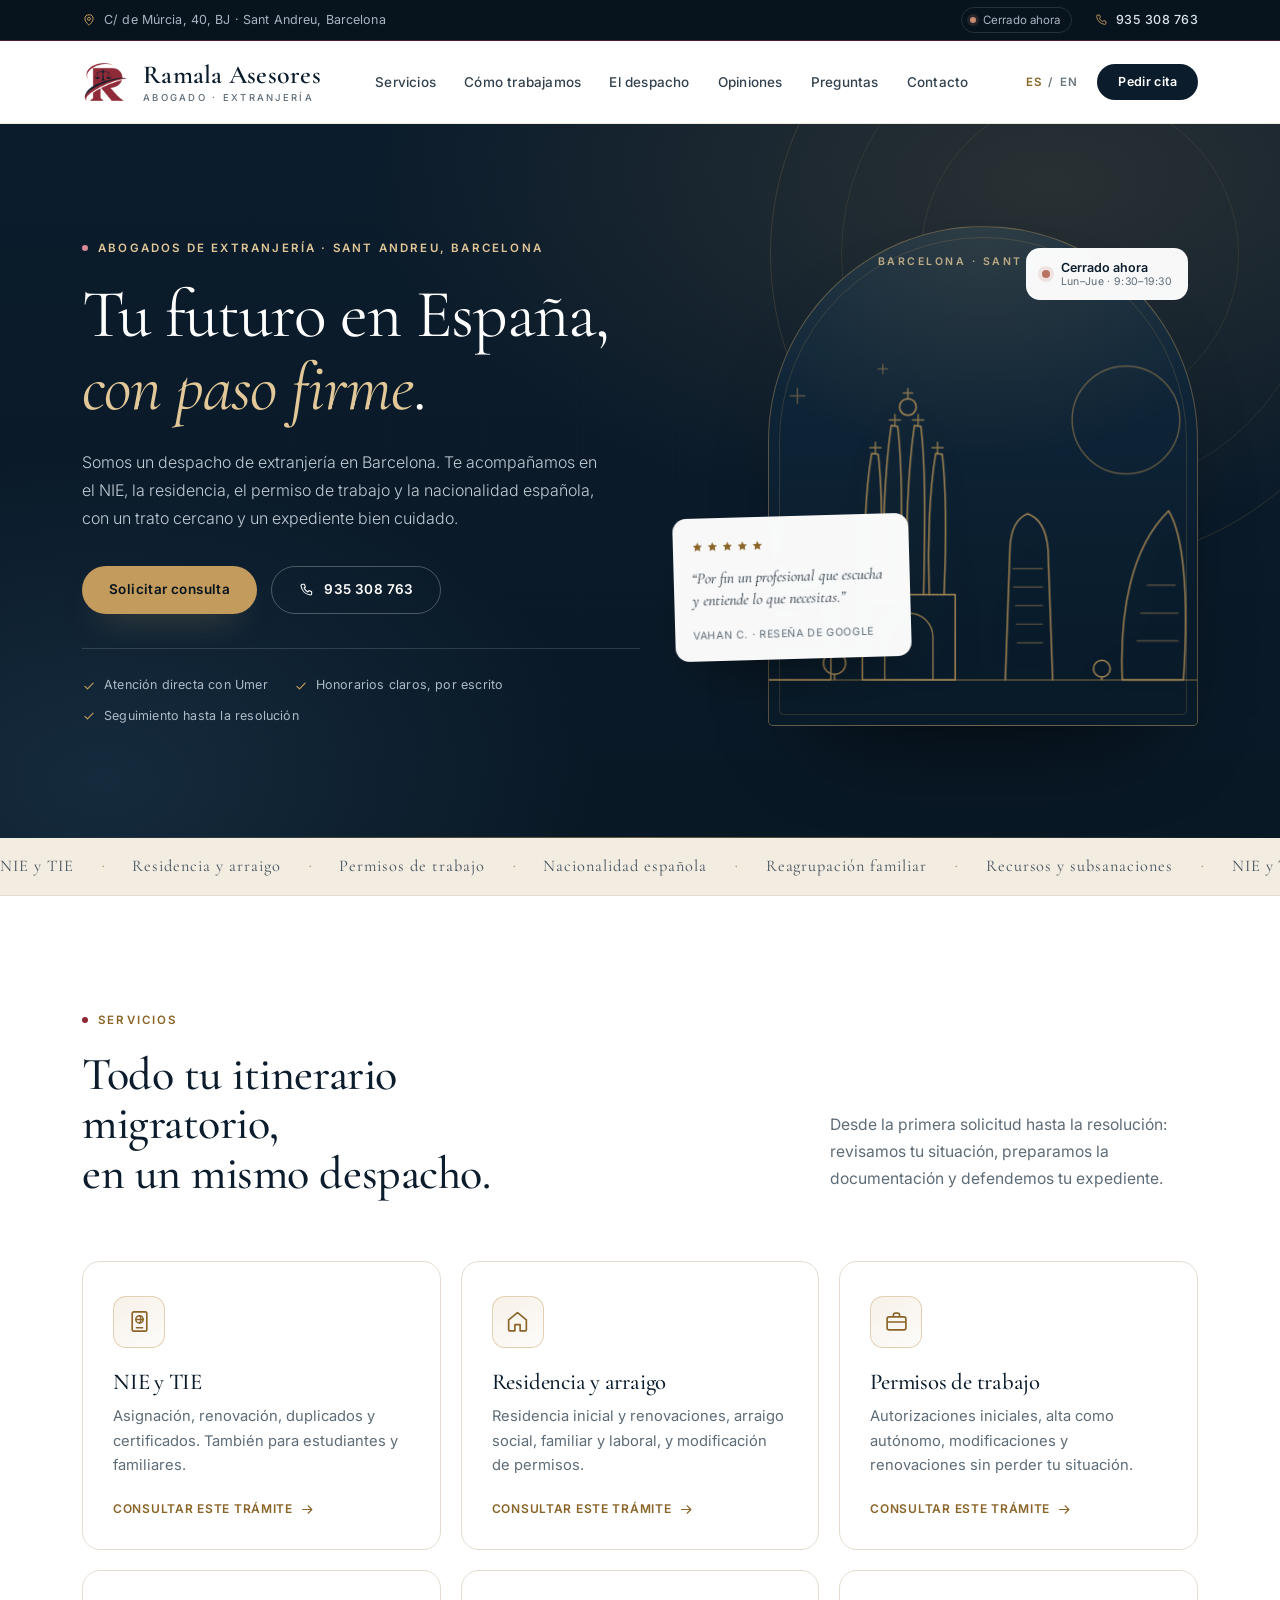
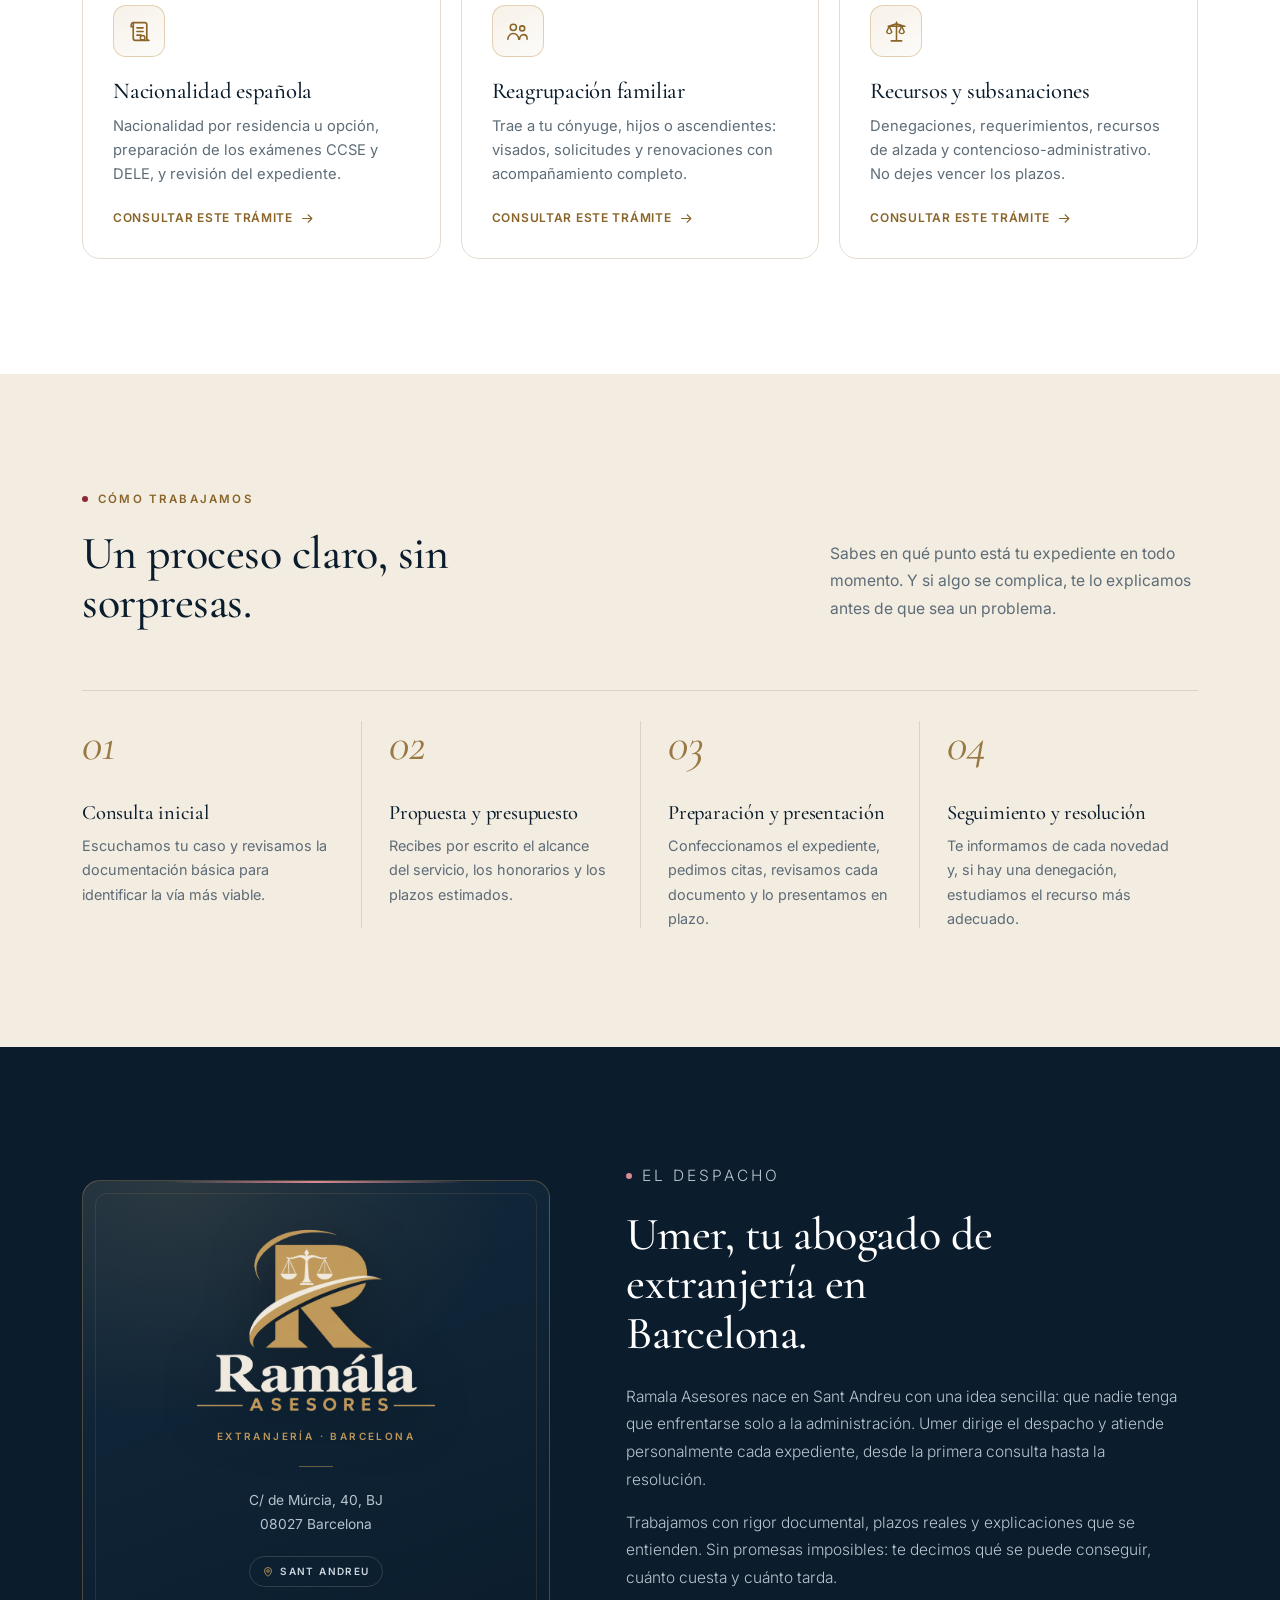
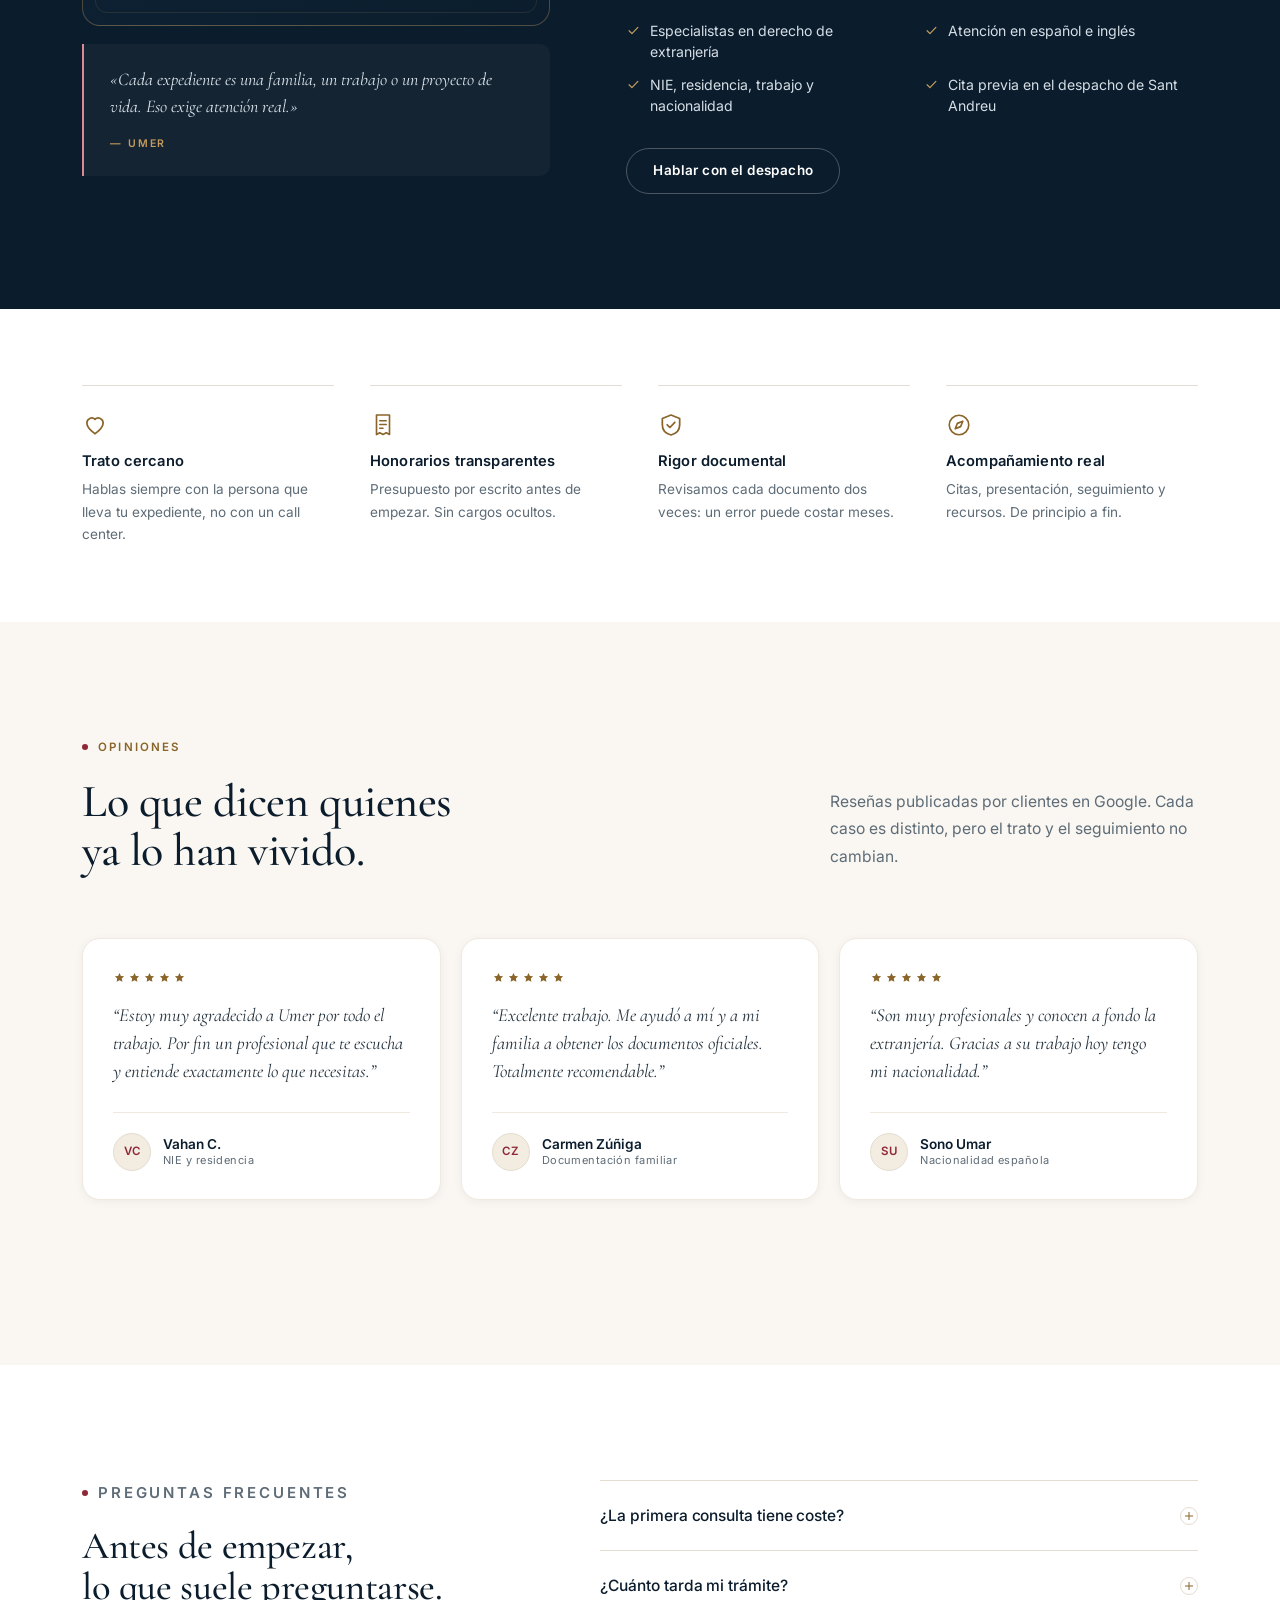
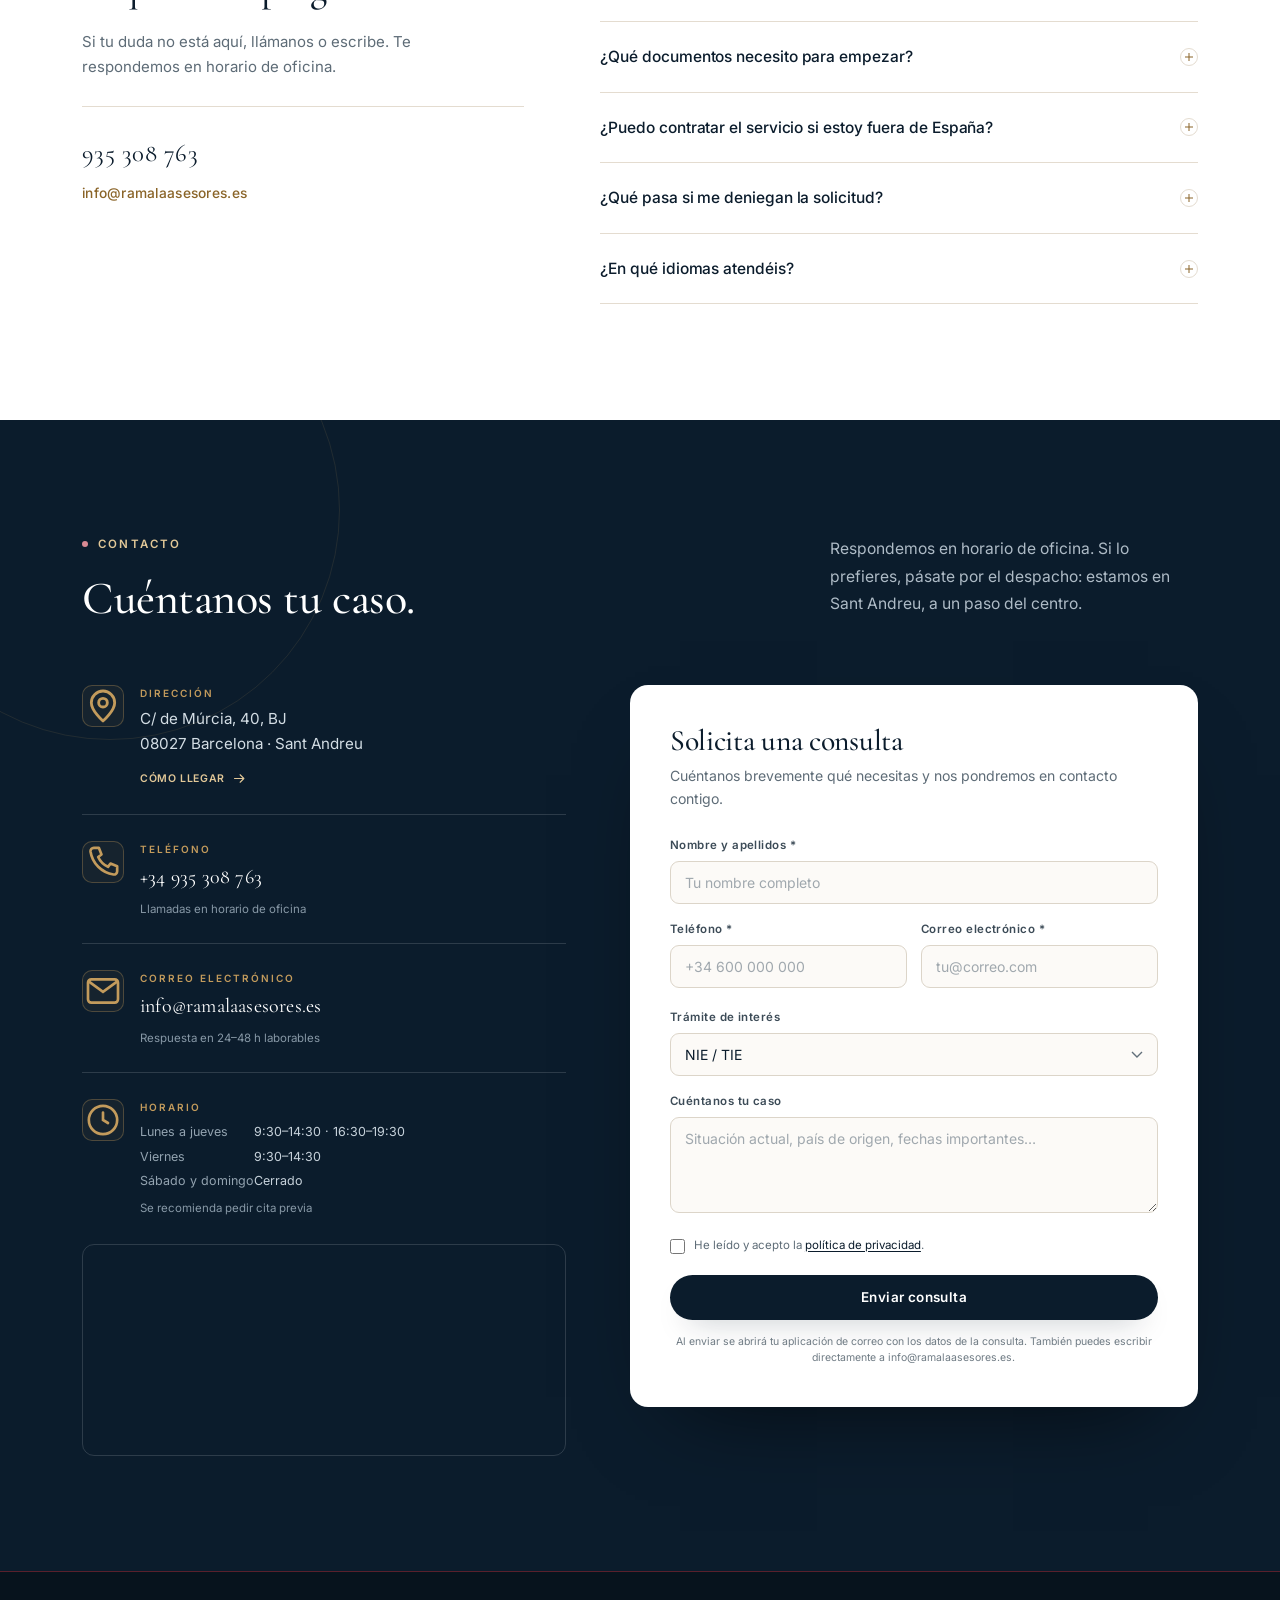
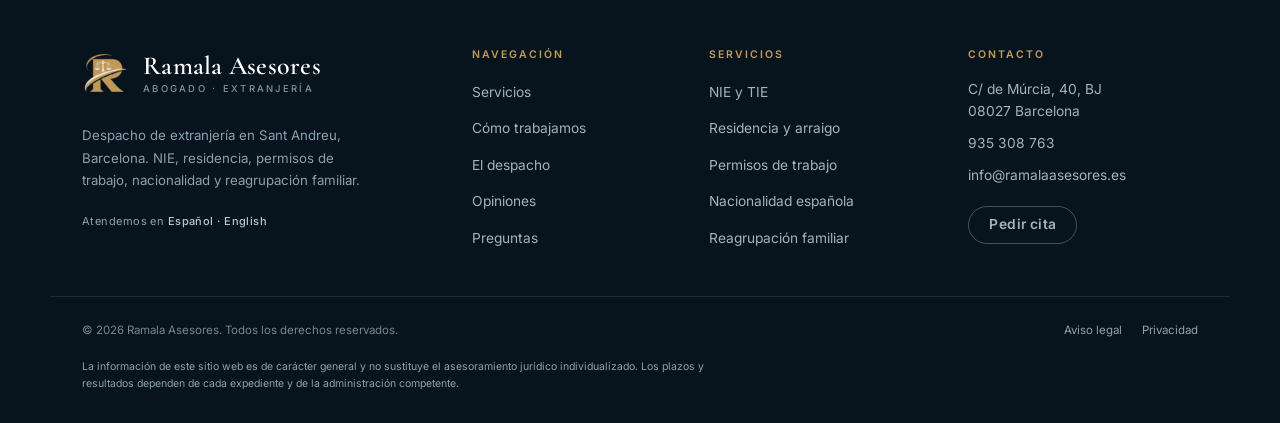
==== index.html @ 7fa8098a "Initial website" ====
<!DOCTYPE html>
<html lang="es">
<head>
<meta charset="UTF-8">
<meta name="viewport" content="width=device-width, initial-scale=1">
<title>Ramala Asesores | Abogados de extranjería en Barcelona</title>
<meta name="description" content="Despacho de abogados de extranjería en Sant Andreu, Barcelona. NIE, residencia, permisos de trabajo, nacionalidad española y reagrupación familiar. Atención directa con Umer.">
<link rel="canonical" href="https://ramalaasesores.es/">
<meta name="theme-color" content="#0B1C2C">
<meta property="og:title" content="Ramala Asesores | Abogados de extranjería en Barcelona">
<meta property="og:description" content="NIE, residencia, trabajo, nacionalidad y reagrupación familiar en Barcelona. Trato cercano, honorarios claros y seguimiento de tu expediente hasta la resolución.">
<meta property="og:type" content="website">
<meta property="og:url" content="https://ramalaasesores.es/">
<meta property="og:locale" content="es_ES">
<meta property="og:locale:alternate" content="en_GB">
<meta name="twitter:card" content="summary_large_image">
<meta property="og:image" content="https://ramalaasesores.es/assets/og-image.png">
<meta property="og:image:width" content="1200">
<meta property="og:image:height" content="630">
<meta property="og:image:alt" content="Ramala Asesores — abogados de extranjería en Barcelona">
<meta name="twitter:image" content="https://ramalaasesores.es/assets/og-image.png">
<link rel="icon" type="image/png" sizes="64x64" href="assets/favicon.png">
<link rel="apple-touch-icon" href="assets/apple-touch-icon.png">
<link rel="preconnect" href="https://fonts.googleapis.com">
<link rel="preconnect" href="https://fonts.gstatic.com" crossorigin>
<link href="https://fonts.googleapis.com/css2?family=Cormorant+Garamond:ital,wght@0,400;0,500;0,600;1,400;1,500&family=Inter:wght@300;400;500;600;700&display=swap" rel="stylesheet">
<link rel="stylesheet" href="styles.css">
<script type="application/ld+json">
{
  "@context": "https://schema.org",
  "@type": "LegalService",
  "name": "Ramala Asesores",
  "description": "Despacho de abogados de extranjería en Barcelona: NIE y TIE, residencia y arraigo, permisos de trabajo, nacionalidad española, reagrupación familiar y recursos.",
  "url": "https://ramalaasesores.es/",
  "logo": "https://ramalaasesores.es/assets/logo-full.png",
  "image": "https://ramalaasesores.es/assets/og-image.png",
  "telephone": "+34935308763",
  "email": "info@ramalaasesores.es",
  "priceRange": "€€",
  "areaServed": { "@type": "City", "name": "Barcelona" },
  "founder": { "@type": "Person", "name": "Umer" },
  "address": {
    "@type": "PostalAddress",
    "streetAddress": "Carrer de Múrcia, 40, BJ",
    "addressLocality": "Barcelona",
    "addressRegion": "Cataluña",
    "postalCode": "08027",
    "addressCountry": "ES"
  },
  "openingHoursSpecification": [
    { "@type": "OpeningHoursSpecification", "dayOfWeek": ["Monday","Tuesday","Wednesday","Thursday"], "opens": "09:30", "closes": "14:30" },
    { "@type": "OpeningHoursSpecification", "dayOfWeek": ["Monday","Tuesday","Wednesday","Thursday"], "opens": "16:30", "closes": "19:30" },
    { "@type": "OpeningHoursSpecification", "dayOfWeek": "Friday", "opens": "09:30", "closes": "14:30" }
  ]
}
</script>
</head>
<body>
<a class="skip-link" href="#main" data-i18n="a11y.skip">Saltar al contenido</a>

<!-- ================= TOP BAR ================= -->
<div class="topbar">
  <div class="container topbar-inner">
    <a class="topbar-item" href="https://maps.google.com/?q=Carrer+de+M%C3%BArcia,+40,+08027+Barcelona" target="_blank" rel="noopener">
      <svg class="ic" aria-hidden="true"><use href="#i-pin"></use></svg>
      <span>C/ de Múrcia, 40, BJ · Sant Andreu, Barcelona</span>
    </a>
    <div class="topbar-right">
      <span class="open-pill" id="openStatus">
        <span class="open-dot"></span><span id="openStatusText">Consultando horario…</span>
      </span>
      <a class="topbar-item topbar-phone" href="tel:+34935308763">
        <svg class="ic" aria-hidden="true"><use href="#i-phone"></use></svg>
        <span>935 308 763</span>
      </a>
    </div>
  </div>
</div>

<!-- ================= HEADER ================= -->
<header class="site-header" id="siteHeader">
  <div class="container header-inner">
    <a class="brand" href="#inicio">
      <img class="brand-mark" src="assets/logo-mark.png" alt="" width="52" height="52">
      <span class="brand-text">
        <span class="brand-name">Ramala Asesores</span>
        <span class="brand-sub" data-i18n="brand.sub">Abogado · Extranjería</span>
      </span>
    </a>

    <nav class="nav" id="nav" aria-label="Principal" data-i18n-aria="a11y.nav">
      <ul class="nav-list">
        <li><a href="#servicios" data-i18n="nav.services">Servicios</a></li>
        <li><a href="#proceso" data-i18n="nav.process">Cómo trabajamos</a></li>
        <li><a href="#despacho" data-i18n="nav.firm">El despacho</a></li>
        <li><a href="#opiniones" data-i18n="nav.reviews">Opiniones</a></li>
        <li><a href="#faq" data-i18n="nav.faq">Preguntas</a></li>
        <li><a href="#contacto" data-i18n="nav.contact">Contacto</a></li>
      </ul>
      <div class="nav-drawer-foot">
        <a class="btn btn-primary" href="#contacto" data-i18n="cta.book">Pedir cita</a>
        <a class="nav-drawer-phone" href="tel:+34935308763">935 308 763</a>
      </div>
    </nav>

    <div class="header-actions">
      <div class="lang-switch" role="group" aria-label="Idioma / Language">
        <button type="button" data-lang="es" class="is-active" aria-pressed="true">ES</button>
        <span aria-hidden="true">/</span>
        <button type="button" data-lang="en" aria-pressed="false">EN</button>
      </div>
      <a class="btn btn-primary btn-sm header-cta" href="#contacto" data-i18n="cta.book">Pedir cita</a>
      <button class="nav-toggle" type="button" aria-expanded="false" aria-controls="nav" aria-label="Abrir menú" data-i18n-aria="a11y.menu">
        <span></span><span></span><span></span>
      </button>
    </div>
  </div>
</header>
<div class="nav-backdrop" hidden></div>

<main id="main">
  <!-- ================= HERO ================= -->
  <section class="hero" id="inicio">
    <div class="hero-glow" aria-hidden="true"></div>
    <div class="container hero-grid">
      <div class="hero-copy">
        <p class="eyebrow eyebrow-light">
          <span class="dot"></span>
          <span data-i18n="hero.eyebrow">Abogados de extranjería · Sant Andreu, Barcelona</span>
        </p>
        <h1 data-i18n="hero.title">Tu futuro en España, <em>con paso firme</em>.</h1>
        <p class="lede" data-i18n="hero.lede">Somos un despacho de extranjería en Barcelona. Te acompañamos en el NIE, la residencia, el permiso de trabajo y la nacionalidad española, con un trato cercano y un expediente bien cuidado.</p>
        <div class="hero-cta">
          <a class="btn btn-gold" href="#contacto" data-i18n="hero.cta1">Solicitar consulta</a>
          <a class="btn btn-outline-light" href="tel:+34935308763">
            <svg class="ic" aria-hidden="true"><use href="#i-phone"></use></svg>
            <span>935 308 763</span>
          </a>
        </div>
        <ul class="hero-points">
          <li><svg class="ic" aria-hidden="true"><use href="#i-check"></use></svg><span data-i18n="hero.point1">Atención directa con Umer</span></li>
          <li><svg class="ic" aria-hidden="true"><use href="#i-check"></use></svg><span data-i18n="hero.point2">Honorarios claros, por escrito</span></li>
          <li><svg class="ic" aria-hidden="true"><use href="#i-check"></use></svg><span data-i18n="hero.point3">Seguimiento hasta la resolución</span></li>
        </ul>
      </div>

      <div class="hero-visual">
        <div class="arch-frame">
          <div class="arch-sky" aria-hidden="true">
            <svg viewBox="0 0 640 440" preserveAspectRatio="xMidYMax slice" role="img" aria-label="Ilustración de Barcelona">
              <g class="skyline" fill="none" stroke="currentColor" stroke-width="1.6" stroke-linecap="round" stroke-linejoin="round">
                <circle cx="474" cy="112" r="58" opacity=".55"/>
                <path d="M120 78v16M112 86h16M560 62v12M554 68h12M212 52v10M207 57h10M596 148v10M591 153h10" opacity=".5"/>
                <path d="M18 392h604" opacity=".5"/>
                <!-- low blocks -->
                <rect x="30" y="302" width="52" height="90"/>
                <rect x="88" y="282" width="68" height="110"/>
                <path d="M100 302h44M100 322h44M100 342h30M100 362h44" opacity=".45"/>
                <!-- Sagrada Familia -->
                <rect x="190" y="300" width="100" height="92"/>
                <path d="M214 392v-46a26 26 0 0 1 52 0v46" opacity=".8"/>
                <path d="M193 300c-2-52 0-112 7-152l7 1c5 42 4 103 2 151"/>
                <path d="M213 300c-2-62 1-134 8-182l7 1c6 50 4 122 3 181"/>
                <path d="M238 300c-2-62 1-134 8-182l7 1c6 50 4 122 3 181"/>
                <path d="M262 300c-2-52 0-112 7-152l7 1c5 42 4 103 2 151"/>
                <path d="M204 136v12M198 142h12M225 106v12M219 112h12M250 106v12M244 112h12M271 136v12M265 142h12" opacity=".8"/>
                <circle cx="239" cy="98" r="9"/>
                <path d="M239 89V78M234 83h10" opacity=".8"/>
                <!-- Torre Glories -->
                <path d="M344 392l5-142c1-24 9-33 19-37 12 4 20 16 22 38l5 141"/>
                <path d="M352 272h32M353 292h31M355 312h29M356 332h28M357 352h27" opacity=".45"/>
                <!-- W hotel -->
                <path d="M470 392c-3-72 9-142 50-182 16 26 22 90 16 182Z"/>
                <path d="M486 350h44M490 320h40M497 290h30" opacity=".45"/>
                <!-- Columbus column -->
                <path d="M566 392V232"/>
                <circle cx="566" cy="221" r="8"/>
                <path d="M552 392h28M558 382h16"/>
                <path d="M566 213v-8" opacity=".7"/>
                <!-- trees -->
                <circle cx="160" cy="374" r="12"/>
                <path d="M160 386v6"/>
                <circle cx="448" cy="380" r="9"/>
                <path d="M448 389v3"/>
              </g>
            </svg>
          </div>
          <span class="arch-label">Barcelona · Sant Andreu</span>
        </div>

        <div class="float-card review-float">
          <div class="stars" role="img" aria-label="5 de 5 estrellas">
            <svg class="star" aria-hidden="true"><use href="#i-star"></use></svg>
            <svg class="star" aria-hidden="true"><use href="#i-star"></use></svg>
            <svg class="star" aria-hidden="true"><use href="#i-star"></use></svg>
            <svg class="star" aria-hidden="true"><use href="#i-star"></use></svg>
            <svg class="star" aria-hidden="true"><use href="#i-star"></use></svg>
          </div>
          <p>“Por fin un profesional que escucha y entiende lo que necesitas.”</p>
          <span>Vahan C. · <span data-i18n="hero.reviewSource">Reseña de Google</span></span>
        </div>

        <div class="float-card status-float">
          <span class="status-dot" id="heroStatusDot"></span>
          <div>
            <strong id="heroStatusText">Abierto ahora</strong>
            <span data-i18n="hero.hoursShort">Lun–Jue · 9:30–19:30</span>
          </div>
        </div>
      </div>
    </div>
    <div class="hero-rule" aria-hidden="true"></div>
  </section>

  <!-- ================= SERVICE STRIP ================= -->
  <div class="strip" aria-hidden="true">
    <div class="strip-track">
      <span>NIE y TIE</span><span class="sep">◆</span>
      <span data-i18n="strip.residence">Residencia y arraigo</span><span class="sep">◆</span>
      <span data-i18n="strip.work">Permisos de trabajo</span><span class="sep">◆</span>
      <span data-i18n="strip.nationality">Nacionalidad española</span><span class="sep">◆</span>
      <span data-i18n="strip.family">Reagrupación familiar</span><span class="sep">◆</span>
      <span data-i18n="strip.appeals">Recursos y subsanaciones</span><span class="sep">◆</span>
      <span>NIE y TIE</span><span class="sep">◆</span>
      <span data-i18n="strip.residence">Residencia y arraigo</span><span class="sep">◆</span>
      <span data-i18n="strip.work">Permisos de trabajo</span><span class="sep">◆</span>
      <span data-i18n="strip.nationality">Nacionalidad española</span><span class="sep">◆</span>
      <span data-i18n="strip.family">Reagrupación familiar</span><span class="sep">◆</span>
      <span data-i18n="strip.appeals">Recursos y subsanaciones</span><span class="sep">◆</span>
    </div>
  </div>

  <!-- ================= SERVICES ================= -->
  <section class="section" id="servicios">
    <div class="container">
      <div class="section-head reveal">
        <div>
          <p class="eyebrow"><span class="dot"></span><span data-i18n="services.eyebrow">Servicios</span></p>
          <h2 data-i18n="services.title">Todo tu itinerario migratorio,<br>en un mismo despacho.</h2>
        </div>
        <p class="section-lede" data-i18n="services.lede">Desde la primera solicitud hasta la resolución: revisamos tu situación, preparamos la documentación y defendemos tu expediente.</p>
      </div>

      <div class="service-grid">
        <article class="service-card reveal">
          <span class="service-icon"><svg aria-hidden="true"><use href="#i-passport"></use></svg></span>
          <h3 data-i18n="svc1.title">NIE y TIE</h3>
          <p data-i18n="svc1.text">Asignación, renovación, duplicados y certificados. También para estudiantes y familiares.</p>
          <a class="text-link" href="#contacto"><span data-i18n="services.link">Consultar este trámite</span><svg class="ic" aria-hidden="true"><use href="#i-arrow"></use></svg></a>
        </article>
        <article class="service-card reveal">
          <span class="service-icon"><svg aria-hidden="true"><use href="#i-home"></use></svg></span>
          <h3 data-i18n="svc2.title">Residencia y arraigo</h3>
          <p data-i18n="svc2.text">Residencia inicial y renovaciones, arraigo social, familiar y laboral, y modificación de permisos.</p>
          <a class="text-link" href="#contacto"><span data-i18n="services.link">Consultar este trámite</span><svg class="ic" aria-hidden="true"><use href="#i-arrow"></use></svg></a>
        </article>
        <article class="service-card reveal">
          <span class="service-icon"><svg aria-hidden="true"><use href="#i-briefcase"></use></svg></span>
          <h3 data-i18n="svc3.title">Permisos de trabajo</h3>
          <p data-i18n="svc3.text">Autorizaciones iniciales, alta como autónomo, modificaciones y renovaciones sin perder tu situación.</p>
          <a class="text-link" href="#contacto"><span data-i18n="services.link">Consultar este trámite</span><svg class="ic" aria-hidden="true"><use href="#i-arrow"></use></svg></a>
        </article>
        <article class="service-card reveal">
          <span class="service-icon"><svg aria-hidden="true"><use href="#i-scroll"></use></svg></span>
          <h3 data-i18n="svc4.title">Nacionalidad española</h3>
          <p data-i18n="svc4.text">Nacionalidad por residencia u opción, preparación de los exámenes CCSE y DELE, y revisión del expediente.</p>
          <a class="text-link" href="#contacto"><span data-i18n="services.link">Consultar este trámite</span><svg class="ic" aria-hidden="true"><use href="#i-arrow"></use></svg></a>
        </article>
        <article class="service-card reveal">
          <span class="service-icon"><svg aria-hidden="true"><use href="#i-family"></use></svg></span>
          <h3 data-i18n="svc5.title">Reagrupación familiar</h3>
          <p data-i18n="svc5.text">Trae a tu cónyuge, hijos o ascendientes: visados, solicitudes y renovaciones con acompañamiento completo.</p>
          <a class="text-link" href="#contacto"><span data-i18n="services.link">Consultar este trámite</span><svg class="ic" aria-hidden="true"><use href="#i-arrow"></use></svg></a>
        </article>
        <article class="service-card reveal">
          <span class="service-icon"><svg aria-hidden="true"><use href="#i-scales"></use></svg></span>
          <h3 data-i18n="svc6.title">Recursos y subsanaciones</h3>
          <p data-i18n="svc6.text">Denegaciones, requerimientos, recursos de alzada y contencioso-administrativo. No dejes vencer los plazos.</p>
          <a class="text-link" href="#contacto"><span data-i18n="services.link">Consultar este trámite</span><svg class="ic" aria-hidden="true"><use href="#i-arrow"></use></svg></a>
        </article>
      </div>
    </div>
  </section>

  <!-- ================= PROCESS ================= -->
  <section class="section section-sand" id="proceso">
    <div class="container">
      <div class="section-head reveal">
        <div>
          <p class="eyebrow"><span class="dot"></span><span data-i18n="process.eyebrow">Cómo trabajamos</span></p>
          <h2 data-i18n="process.title">Un proceso claro, sin sorpresas.</h2>
        </div>
        <p class="section-lede" data-i18n="process.lede">Sabes en qué punto está tu expediente en todo momento. Y si algo se complica, te lo explicamos antes de que sea un problema.</p>
      </div>

      <ol class="steps">
        <li class="step reveal">
          <span class="step-num">01</span>
          <h3 data-i18n="step1.title">Consulta inicial</h3>
          <p data-i18n="step1.text">Escuchamos tu caso y revisamos la documentación básica para identificar la vía más viable.</p>
        </li>
        <li class="step reveal">
          <span class="step-num">02</span>
          <h3 data-i18n="step2.title">Propuesta y presupuesto</h3>
          <p data-i18n="step2.text">Recibes por escrito el alcance del servicio, los honorarios y los plazos estimados.</p>
        </li>
        <li class="step reveal">
          <span class="step-num">03</span>
          <h3 data-i18n="step3.title">Preparación y presentación</h3>
          <p data-i18n="step3.text">Confeccionamos el expediente, pedimos citas, revisamos cada documento y lo presentamos en plazo.</p>
        </li>
        <li class="step reveal">
          <span class="step-num">04</span>
          <h3 data-i18n="step4.title">Seguimiento y resolución</h3>
          <p data-i18n="step4.text">Te informamos de cada novedad y, si hay una denegación, estudiamos el recurso más adecuado.</p>
        </li>
      </ol>
    </div>
  </section>

  <!-- ================= ABOUT ================= -->
  <section class="section section-ink" id="despacho">
    <div class="container about-grid">
      <div class="about-visual reveal">
        <div class="about-card">
          <img class="about-logo" src="assets/logo-full-light.png" alt="Ramala Asesores" width="1301" height="968">
          <p class="about-card-role" data-i18n="about.cardRole">Extranjería · Barcelona</p>
          <div class="about-card-rule"></div>
          <p class="about-card-addr">C/ de Múrcia, 40, BJ<br>08027 Barcelona</p>
          <span class="about-card-badge">
            <svg class="ic" aria-hidden="true"><use href="#i-pin"></use></svg>
            <span data-i18n="about.badge">Sant Andreu</span>
          </span>
        </div>
        <div class="about-quote">
          <p data-i18n="about.quote">«Cada expediente es una familia, un trabajo o un proyecto de vida. Eso exige atención real.»</p>
          <span>— Umer</span>
        </div>
      </div>

      <div class="about-copy">
        <p class="eyebrow eyebrow-light reveal"><span class="dot"></span><span data-i18n="about.eyebrow">El despacho</span></p>
        <h2 class="reveal" data-i18n="about.title">Umer, tu abogado de extranjería en Barcelona.</h2>
        <p class="reveal" data-i18n="about.p1">Ramala Asesores nace en Sant Andreu con una idea sencilla: que nadie tenga que enfrentarse solo a la administración. Umer dirige el despacho y atiende personalmente cada expediente, desde la primera consulta hasta la resolución.</p>
        <p class="reveal" data-i18n="about.p2">Trabajamos con rigor documental, plazos reales y explicaciones que se entienden. Sin promesas imposibles: te decimos qué se puede conseguir, cuánto cuesta y cuánto tarda.</p>
        <ul class="about-list reveal">
          <li><svg class="ic" aria-hidden="true"><use href="#i-check"></use></svg><span data-i18n="about.f1">Especialistas en derecho de extranjería</span></li>
          <li><svg class="ic" aria-hidden="true"><use href="#i-check"></use></svg><span data-i18n="about.f2">Atención en español e inglés</span></li>
          <li><svg class="ic" aria-hidden="true"><use href="#i-check"></use></svg><span data-i18n="about.f3">NIE, residencia, trabajo y nacionalidad</span></li>
          <li><svg class="ic" aria-hidden="true"><use href="#i-check"></use></svg><span data-i18n="about.f4">Cita previa en el despacho de Sant Andreu</span></li>
        </ul>
        <a class="btn btn-outline-light reveal" href="#contacto" data-i18n="about.cta">Hablar con el despacho</a>
      </div>
    </div>
  </section>

  <!-- ================= VALUES ================= -->
  <section class="section values-section">
    <div class="container">
      <div class="values-grid">
        <div class="value reveal">
          <span class="value-icon"><svg aria-hidden="true"><use href="#i-heart"></use></svg></span>
          <h3 data-i18n="value1.title">Trato cercano</h3>
          <p data-i18n="value1.text">Hablas siempre con la persona que lleva tu expediente, no con un call center.</p>
        </div>
        <div class="value reveal">
          <span class="value-icon"><svg aria-hidden="true"><use href="#i-receipt"></use></svg></span>
          <h3 data-i18n="value2.title">Honorarios transparentes</h3>
          <p data-i18n="value2.text">Presupuesto por escrito antes de empezar. Sin cargos ocultos.</p>
        </div>
        <div class="value reveal">
          <span class="value-icon"><svg aria-hidden="true"><use href="#i-shield"></use></svg></span>
          <h3 data-i18n="value3.title">Rigor documental</h3>
          <p data-i18n="value3.text">Revisamos cada documento dos veces: un error puede costar meses.</p>
        </div>
        <div class="value reveal">
          <span class="value-icon"><svg aria-hidden="true"><use href="#i-compass"></use></svg></span>
          <h3 data-i18n="value4.title">Acompañamiento real</h3>
          <p data-i18n="value4.text">Citas, presentación, seguimiento y recursos. De principio a fin.</p>
        </div>
      </div>
    </div>
  </section>

  <!-- ================= REVIEWS ================= -->
  <section class="section section-cream" id="opiniones">
    <div class="container">
      <div class="section-head reveal">
        <div>
          <p class="eyebrow"><span class="dot"></span><span data-i18n="reviews.eyebrow">Opiniones</span></p>
          <h2 data-i18n="reviews.title">Lo que dicen quienes<br>ya lo han vivido.</h2>
        </div>
        <p class="section-lede" data-i18n="reviews.lede">Reseñas publicadas por clientes en Google. Cada caso es distinto, pero el trato y el seguimiento no cambian.</p>
      </div>

      <div class="review-grid">
        <figure class="review reveal">
          <div class="stars" role="img" aria-label="5 de 5 estrellas">
            <svg class="star" aria-hidden="true"><use href="#i-star"></use></svg><svg class="star" aria-hidden="true"><use href="#i-star"></use></svg><svg class="star" aria-hidden="true"><use href="#i-star"></use></svg><svg class="star" aria-hidden="true"><use href="#i-star"></use></svg><svg class="star" aria-hidden="true"><use href="#i-star"></use></svg>
          </div>
          <blockquote data-i18n="review1.text">“Estoy muy agradecido a Umer por todo el trabajo. Por fin un profesional que te escucha y entiende exactamente lo que necesitas.”</blockquote>
          <figcaption>
            <span class="avatar" aria-hidden="true">VC</span>
            <span><strong>Vahan C.</strong><small data-i18n="review1.tag">NIE y residencia</small></span>
          </figcaption>
        </figure>
        <figure class="review reveal">
          <div class="stars" role="img" aria-label="5 de 5 estrellas">
            <svg class="star" aria-hidden="true"><use href="#i-star"></use></svg><svg class="star" aria-hidden="true"><use href="#i-star"></use></svg><svg class="star" aria-hidden="true"><use href="#i-star"></use></svg><svg class="star" aria-hidden="true"><use href="#i-star"></use></svg><svg class="star" aria-hidden="true"><use href="#i-star"></use></svg>
          </div>
          <blockquote data-i18n="review2.text">“Excelente trabajo. Me ayudó a mí y a mi familia a obtener los documentos oficiales. Totalmente recomendable.”</blockquote>
          <figcaption>
            <span class="avatar" aria-hidden="true">CZ</span>
            <span><strong>Carmen Zúñiga</strong><small data-i18n="review2.tag">Documentación familiar</small></span>
          </figcaption>
        </figure>
        <figure class="review reveal">
          <div class="stars" role="img" aria-label="5 de 5 estrellas">
            <svg class="star" aria-hidden="true"><use href="#i-star"></use></svg><svg class="star" aria-hidden="true"><use href="#i-star"></use></svg><svg class="star" aria-hidden="true"><use href="#i-star"></use></svg><svg class="star" aria-hidden="true"><use href="#i-star"></use></svg><svg class="star" aria-hidden="true"><use href="#i-star"></use></svg>
          </div>
          <blockquote data-i18n="review3.text">“Son muy profesionales y conocen a fondo la extranjería. Gracias a su trabajo hoy tengo mi nacionalidad.”</blockquote>
          <figcaption>
            <span class="avatar" aria-hidden="true">SU</span>
            <span><strong>Sono Umar</strong><small data-i18n="review3.tag">Nacionalidad española</small></span>
          </figcaption>
        </figure>
      </div>

      <div class="reviews-foot reveal">
        <a class="text-link text-link-dark" href="https://www.google.com/search?q=Ram%C3%A1la+Asesores+Barcelona+rese%C3%B1as" target="_blank" rel="noopener">
          <span data-i18n="reviews.link">Ver reseñas en Google</span>
          <svg class="ic" aria-hidden="true"><use href="#i-arrow"></use></svg>
        </a>
      </div>
    </div>
  </section>

  <!-- ================= FAQ ================= -->
  <section class="section" id="faq">
    <div class="container faq-grid">
      <div class="faq-intro">
        <p class="eyebrow reveal"><span class="dot"></span><span data-i18n="faq.eyebrow">Preguntas frecuentes</span></p>
        <h2 class="reveal" data-i18n="faq.title">Antes de empezar,<br>lo que suele preguntarse.</h2>
        <p class="reveal" data-i18n="faq.lede">Si tu duda no está aquí, llámanos o escribe. Te respondemos en horario de oficina.</p>
        <div class="faq-contact reveal">
          <a class="faq-phone" href="tel:+34935308763">935 308 763</a>
          <a class="text-link" href="mailto:info@ramalaasesores.es">info@ramalaasesores.es</a>
        </div>
      </div>

      <div class="faq-list">
        <details class="faq reveal">
          <summary><span data-i18n="faq1.q">¿La primera consulta tiene coste?</span><span class="faq-plus" aria-hidden="true"></span></summary>
          <div class="faq-a"><p data-i18n="faq1.a">La primera valoración sirve para orientar tu caso. Antes de iniciar cualquier trámite recibirás un presupuesto por escrito con el alcance del servicio y los honorarios. Si finalmente no seguimos, no habrá sorpresas.</p></div>
        </details>
        <details class="faq reveal">
          <summary><span data-i18n="faq2.q">¿Cuánto tarda mi trámite?</span><span class="faq-plus" aria-hidden="true"></span></summary>
          <div class="faq-a"><p data-i18n="faq2.a">Depende del tipo de expediente y de la carga de la administración. En la consulta te damos un plazo orientativo y lo revisamos contigo si hay cambios.</p></div>
        </details>
        <details class="faq reveal">
          <summary><span data-i18n="faq3.q">¿Qué documentos necesito para empezar?</span><span class="faq-plus" aria-hidden="true"></span></summary>
          <div class="faq-a"><p data-i18n="faq3.a">Pasaporte completo, documentación que acredite tu situación actual y cualquier resolución o requerimiento que hayas recibido. En la cita te entregamos una lista personalizada.</p></div>
        </details>
        <details class="faq reveal">
          <summary><span data-i18n="faq4.q">¿Puedo contratar el servicio si estoy fuera de España?</span><span class="faq-plus" aria-hidden="true"></span></summary>
          <div class="faq-a"><p data-i18n="faq4.a">Sí. Muchos trámites pueden prepararse a distancia y presentarse cuando llegues. Estudiamos tu caso y coordinamos los pasos contigo.</p></div>
        </details>
        <details class="faq reveal">
          <summary><span data-i18n="faq5.q">¿Qué pasa si me deniegan la solicitud?</span><span class="faq-plus" aria-hidden="true"></span></summary>
          <div class="faq-a"><p data-i18n="faq5.a">Analizamos la resolución, los plazos y las opciones de recurso. Actuar a tiempo es clave: consúltanos en cuanto recibas la notificación.</p></div>
        </details>
        <details class="faq reveal">
          <summary><span data-i18n="faq6.q">¿En qué idiomas atendéis?</span><span class="faq-plus" aria-hidden="true"></span></summary>
          <div class="faq-a"><p data-i18n="faq6.a">Atendemos en español e inglés. Si necesitas otro idioma, dínoslo al pedir cita y buscamos la forma de ayudarte.</p></div>
        </details>
      </div>
    </div>
  </section>

  <!-- ================= CONTACT ================= -->
  <section class="section section-ink contact" id="contacto">
    <div class="container">
      <div class="section-head reveal">
        <div>
          <p class="eyebrow eyebrow-light"><span class="dot"></span><span data-i18n="contact.eyebrow">Contacto</span></p>
          <h2 data-i18n="contact.title">Cuéntanos tu caso.</h2>
        </div>
        <p class="section-lede" data-i18n="contact.lede">Respondemos en horario de oficina. Si lo prefieres, pásate por el despacho: estamos en Sant Andreu, a un paso del centro.</p>
      </div>

      <div class="contact-grid">
        <div class="contact-info reveal">
          <ul class="contact-list">
            <li>
              <span class="contact-icon"><svg aria-hidden="true"><use href="#i-pin"></use></svg></span>
              <div>
                <span class="contact-label" data-i18n="contact.addrLabel">Dirección</span>
                <p>C/ de Múrcia, 40, BJ<br>08027 Barcelona · Sant Andreu</p>
                <a class="text-link text-link-light" href="https://maps.google.com/?q=Carrer+de+M%C3%BArcia,+40,+08027+Barcelona" target="_blank" rel="noopener"><span data-i18n="contact.directions">Cómo llegar</span><svg class="ic" aria-hidden="true"><use href="#i-arrow"></use></svg></a>
              </div>
            </li>
            <li>
              <span class="contact-icon"><svg aria-hidden="true"><use href="#i-phone"></use></svg></span>
              <div>
                <span class="contact-label" data-i18n="contact.phoneLabel">Teléfono</span>
                <p><a class="contact-strong" href="tel:+34935308763">+34 935 308 763</a></p>
                <span class="contact-note" data-i18n="contact.phoneNote">Llamadas en horario de oficina</span>
              </div>
            </li>
            <li>
              <span class="contact-icon"><svg aria-hidden="true"><use href="#i-mail"></use></svg></span>
              <div>
                <span class="contact-label" data-i18n="contact.emailLabel">Correo electrónico</span>
                <p><a class="contact-strong" href="mailto:info@ramalaasesores.es">info@ramalaasesores.es</a></p>
                <span class="contact-note" data-i18n="contact.emailNote">Respuesta en 24–48 h laborables</span>
              </div>
            </li>
            <li>
              <span class="contact-icon"><svg aria-hidden="true"><use href="#i-clock"></use></svg></span>
              <div>
                <span class="contact-label" data-i18n="contact.hoursLabel">Horario</span>
                <table class="hours">
                  <tbody>
                    <tr><th data-i18n="day.monThu">Lunes a jueves</th><td>9:30–14:30 · 16:30–19:30</td></tr>
                    <tr><th data-i18n="day.fri">Viernes</th><td>9:30–14:30</td></tr>
                    <tr><th data-i18n="day.satSun">Sábado y domingo</th><td data-i18n="day.closed">Cerrado</td></tr>
                  </tbody>
                </table>
                <span class="contact-note" data-i18n="contact.apptNote">Se recomienda pedir cita previa</span>
              </div>
            </li>
          </ul>

          <div class="map-wrap">
            <iframe
              title="Mapa de Ramala Asesores en Carrer de Múrcia 40, Barcelona"
              src="https://maps.google.com/maps?q=Carrer%20de%20M%C3%BArcia%2C%2040%2C%2008027%20Barcelona&t=&z=16&ie=UTF8&iwloc=&output=embed"
              loading="lazy" referrerpolicy="no-referrer-when-downgrade" allowfullscreen></iframe>
          </div>
        </div>

        <div class="contact-form-card reveal">
          <h3 data-i18n="form.title">Solicita una consulta</h3>
          <p class="form-sub" data-i18n="form.sub">Cuéntanos brevemente qué necesitas y nos pondremos en contacto contigo.</p>
          <form id="contactForm" novalidate>
            <div class="field">
              <label for="name" data-i18n="form.name">Nombre y apellidos *</label>
              <input id="name" name="name" type="text" autocomplete="name" required data-i18n-placeholder="form.namePh" placeholder="Tu nombre completo">
              <span class="field-error" data-error-for="name"></span>
            </div>
            <div class="field-row">
              <div class="field">
                <label for="phone" data-i18n="form.phone">Teléfono *</label>
                <input id="phone" name="phone" type="tel" autocomplete="tel" required data-i18n-placeholder="form.phonePh" placeholder="+34 600 000 000">
                <span class="field-error" data-error-for="phone"></span>
              </div>
              <div class="field">
                <label for="email" data-i18n="form.email">Correo electrónico *</label>
                <input id="email" name="email" type="email" autocomplete="email" required data-i18n-placeholder="form.emailPh" placeholder="tu@correo.com">
                <span class="field-error" data-error-for="email"></span>
              </div>
            </div>
            <div class="field">
              <label for="topic" data-i18n="form.topic">Trámite de interés</label>
              <select id="topic" name="topic">
                <option value="NIE / TIE" data-i18n="form.opt1">NIE / TIE</option>
                <option value="Residencia o arraigo" data-i18n="form.opt2">Residencia o arraigo</option>
                <option value="Permiso de trabajo" data-i18n="form.opt3">Permiso de trabajo</option>
                <option value="Nacionalidad española" data-i18n="form.opt4">Nacionalidad española</option>
                <option value="Reagrupación familiar" data-i18n="form.opt5">Reagrupación familiar</option>
                <option value="Recurso o subsanación" data-i18n="form.opt6">Recurso o subsanación</option>
                <option value="Otro" data-i18n="form.opt7">Otro</option>
              </select>
            </div>
            <div class="field">
              <label for="message" data-i18n="form.message">Cuéntanos tu caso</label>
              <textarea id="message" name="message" rows="4" data-i18n-placeholder="form.messagePh" placeholder="Situación actual, país de origen, fechas importantes…"></textarea>
            </div>
            <div class="field field-check">
              <label class="check-label">
                <input id="consent" name="consent" type="checkbox" required>
                <span data-i18n="form.consent">He leído y acepto la <a href="privacidad.html">política de privacidad</a>.</span>
              </label>
              <span class="field-error" data-error-for="consent"></span>
            </div>
            <button class="btn btn-primary btn-block" type="submit" data-i18n="form.submit">Enviar consulta</button>
            <p class="form-note" data-i18n="form.note">Al enviar se abrirá tu aplicación de correo con los datos de la consulta. También puedes escribir directamente a info@ramalaasesores.es.</p>
            <p class="form-success" id="formSuccess" role="status" hidden data-i18n="form.success">Gracias. Hemos preparado tu consulta en el correo electrónico. Si no se abre, escríbenos a info@ramalaasesores.es.</p>
          </form>
        </div>
      </div>
    </div>
  </section>
</main>

<!-- ================= FOOTER ================= -->
<footer class="site-footer">
  <div class="container footer-grid">
    <div class="footer-brand">
      <a class="brand brand-light" href="#inicio">
        <img class="brand-mark" src="assets/logo-mark-light.png" alt="" width="52" height="52">
        <span class="brand-text">
          <span class="brand-name">Ramala Asesores</span>
          <span class="brand-sub" data-i18n="brand.sub">Abogado · Extranjería</span>
        </span>
      </a>
      <p data-i18n="footer.blurb">Despacho de extranjería en Sant Andreu, Barcelona. NIE, residencia, permisos de trabajo, nacionalidad y reagrupación familiar.</p>
      <p class="footer-langs"><span data-i18n="footer.langs">Atendemos en</span> <strong>Español · English</strong></p>
    </div>

    <div class="footer-col">
      <h2 data-i18n="footer.navTitle">Navegación</h2>
      <ul>
        <li><a href="#servicios" data-i18n="nav.services">Servicios</a></li>
        <li><a href="#proceso" data-i18n="nav.process">Cómo trabajamos</a></li>
        <li><a href="#despacho" data-i18n="nav.firm">El despacho</a></li>
        <li><a href="#opiniones" data-i18n="nav.reviews">Opiniones</a></li>
        <li><a href="#faq" data-i18n="nav.faq">Preguntas</a></li>
      </ul>
    </div>

    <div class="footer-col">
      <h2 data-i18n="footer.servicesTitle">Servicios</h2>
      <ul>
        <li><a href="#servicios">NIE y TIE</a></li>
        <li><a href="#servicios" data-i18n="strip.residence">Residencia y arraigo</a></li>
        <li><a href="#servicios" data-i18n="strip.work">Permisos de trabajo</a></li>
        <li><a href="#servicios" data-i18n="strip.nationality">Nacionalidad española</a></li>
        <li><a href="#servicios" data-i18n="strip.family">Reagrupación familiar</a></li>
      </ul>
    </div>

    <div class="footer-col">
      <h2 data-i18n="footer.contactTitle">Contacto</h2>
      <ul class="footer-contact">
        <li>C/ de Múrcia, 40, BJ<br>08027 Barcelona</li>
        <li><a href="tel:+34935308763">935 308 763</a></li>
        <li><a href="mailto:info@ramalaasesores.es">info@ramalaasesores.es</a></li>
      </ul>
      <a class="btn btn-outline-light btn-sm" href="#contacto" data-i18n="footer.cta">Pedir cita</a>
    </div>
  </div>

  <div class="container footer-bottom">
    <p>© <span id="year">2026</span> Ramala Asesores. <span data-i18n="footer.rights">Todos los derechos reservados.</span></p>
    <ul class="footer-legal">
      <li><a href="aviso-legal.html" data-i18n="footer.legal">Aviso legal</a></li>
      <li><a href="privacidad.html" data-i18n="footer.privacy">Privacidad</a></li>
    </ul>
  </div>
  <div class="container footer-disclaimer">
    <p data-i18n="footer.disclaimer">La información de este sitio web es de carácter general y no sustituye el asesoramiento jurídico individualizado. Los plazos y resultados dependen de cada expediente y de la administración competente.</p>
  </div>
</footer>

<button class="to-top" type="button" aria-label="Volver arriba" data-i18n-aria="a11y.top">
  <svg class="ic" aria-hidden="true"><use href="#i-arrow-up"></use></svg>
</button>

<!-- ================= ICON SPRITE ================= -->
<svg width="0" height="0" style="position:absolute" aria-hidden="true" focusable="false">
  <defs>
    <symbol id="i-pin" viewBox="0 0 24 24"><path d="M12 21s7-6.1 7-11a7 7 0 1 0-14 0c0 4.9 7 11 7 11Z" fill="none" stroke="currentColor" stroke-width="1.7" stroke-linejoin="round"/><circle cx="12" cy="10" r="2.6" fill="none" stroke="currentColor" stroke-width="1.7"/></symbol>
    <symbol id="i-phone" viewBox="0 0 24 24"><path d="M6.5 3.5h3l1.6 4-2 1.5a12 12 0 0 0 5.9 5.9l1.5-2 4 1.6v3a2 2 0 0 1-2.2 2A16.5 16.5 0 0 1 4.5 5.7 2 2 0 0 1 6.5 3.5Z" fill="none" stroke="currentColor" stroke-width="1.6" stroke-linejoin="round"/></symbol>
    <symbol id="i-mail" viewBox="0 0 24 24"><rect x="3" y="5" width="18" height="14" rx="2" fill="none" stroke="currentColor" stroke-width="1.6"/><path d="m3.8 6.5 8.2 6 8.2-6" fill="none" stroke="currentColor" stroke-width="1.6" stroke-linecap="round"/></symbol>
    <symbol id="i-clock" viewBox="0 0 24 24"><circle cx="12" cy="12" r="8.5" fill="none" stroke="currentColor" stroke-width="1.6"/><path d="M12 7.5V12l3 1.8" fill="none" stroke="currentColor" stroke-width="1.6" stroke-linecap="round"/></symbol>
    <symbol id="i-check" viewBox="0 0 24 24"><path d="m5 12.5 4.5 4.5L19 7" fill="none" stroke="currentColor" stroke-width="2" stroke-linecap="round" stroke-linejoin="round"/></symbol>
    <symbol id="i-arrow" viewBox="0 0 24 24"><path d="M4 12h15M13 6l6 6-6 6" fill="none" stroke="currentColor" stroke-width="1.7" stroke-linecap="round" stroke-linejoin="round"/></symbol>
    <symbol id="i-arrow-up" viewBox="0 0 24 24"><path d="M12 20V5M6 11l6-6 6 6" fill="none" stroke="currentColor" stroke-width="1.7" stroke-linecap="round" stroke-linejoin="round"/></symbol>
    <symbol id="i-star" viewBox="0 0 24 24"><path d="m12 3.6 2.6 5.4 5.9.8-4.3 4.1 1.1 5.9-5.3-2.9-5.3 2.9 1.1-5.9L3.5 9.8l5.9-.8Z" fill="currentColor" stroke="none"/></symbol>
    <symbol id="i-passport" viewBox="0 0 24 24"><rect x="5" y="2.8" width="14" height="18.4" rx="1.6" fill="none" stroke="currentColor" stroke-width="1.6"/><circle cx="12" cy="10" r="3.5" fill="none" stroke="currentColor" stroke-width="1.5"/><path d="M8.5 10h7M12 6.5c1.8 2 1.8 5 0 7M9 18h6" fill="none" stroke="currentColor" stroke-width="1.4" stroke-linecap="round"/></symbol>
    <symbol id="i-home" viewBox="0 0 24 24"><path d="m3.5 10.5 8.5-7 8.5 7V20a1 1 0 0 1-1 1h-5v-6h-5v6h-5a1 1 0 0 1-1-1Z" fill="none" stroke="currentColor" stroke-width="1.6" stroke-linejoin="round"/></symbol>
    <symbol id="i-briefcase" viewBox="0 0 24 24"><rect x="3" y="7.5" width="18" height="12.5" rx="1.8" fill="none" stroke="currentColor" stroke-width="1.6"/><path d="M9 7.5V6a2 2 0 0 1 2-2h2a2 2 0 0 1 2 2v1.5M3 12.5h18M10.5 12.5h3" fill="none" stroke="currentColor" stroke-width="1.6"/></symbol>
    <symbol id="i-scroll" viewBox="0 0 24 24"><path d="M6 3.5h11a2 2 0 0 1 2 2v13a2 2 0 0 0 2 2H8a2 2 0 0 1-2-2Z" fill="none" stroke="currentColor" stroke-width="1.6" stroke-linejoin="round"/><path d="M6 3.5a2 2 0 0 0-2 2v2h2M9.5 8.5h6M9.5 12h6M9.5 15.5h4" fill="none" stroke="currentColor" stroke-width="1.5" stroke-linecap="round"/><circle cx="15" cy="18" r="2.2" fill="none" stroke="currentColor" stroke-width="1.4"/></symbol>
    <symbol id="i-family" viewBox="0 0 24 24"><circle cx="8" cy="8" r="3" fill="none" stroke="currentColor" stroke-width="1.5"/><circle cx="16.5" cy="9" r="2.4" fill="none" stroke="currentColor" stroke-width="1.5"/><path d="M2.8 19.5c0-3.1 2.3-5.5 5.2-5.5s5.2 2.4 5.2 5.5M14 19.5c0-2.5 1.6-4.5 3.8-4.5 1.9 0 3.4 1.5 3.4 3.6v.9" fill="none" stroke="currentColor" stroke-width="1.5" stroke-linecap="round"/></symbol>
    <symbol id="i-scales" viewBox="0 0 24 24"><path d="M12 3v17M7 21h10M4 7h16M12 4.5 4.5 7M12 4.5 19.5 7" fill="none" stroke="currentColor" stroke-width="1.5" stroke-linecap="round"/><path d="M2.5 12.5 5 7l2.5 5.5a2.8 2.8 0 0 1-5 0ZM14.5 12.5 17 7l2.5 5.5a2.8 2.8 0 0 1-5 0Z" fill="none" stroke="currentColor" stroke-width="1.4" stroke-linejoin="round"/></symbol>
    <symbol id="i-heart" viewBox="0 0 24 24"><path d="M12 20s-7.5-4.6-7.5-10A4.5 4.5 0 0 1 12 6.7 4.5 4.5 0 0 1 19.5 10c0 5.4-7.5 10-7.5 10Z" fill="none" stroke="currentColor" stroke-width="1.6" stroke-linejoin="round"/></symbol>
    <symbol id="i-receipt" viewBox="0 0 24 24"><path d="M6 2.8h12v18l-3-1.6-3 1.6-3-1.6-3 1.6Z" fill="none" stroke="currentColor" stroke-width="1.5" stroke-linejoin="round"/><path d="M9 8h6M9 11.5h6M9 15h3" fill="none" stroke="currentColor" stroke-width="1.4" stroke-linecap="round"/></symbol>
    <symbol id="i-shield" viewBox="0 0 24 24"><path d="M12 2.8 20 6v6c0 5-3.5 8-8 9.2C7.5 20 4 17 4 12V6Z" fill="none" stroke="currentColor" stroke-width="1.6" stroke-linejoin="round"/><path d="m8.5 11.8 2.5 2.5 4.5-4.8" fill="none" stroke="currentColor" stroke-width="1.6" stroke-linecap="round" stroke-linejoin="round"/></symbol>
    <symbol id="i-compass" viewBox="0 0 24 24"><circle cx="12" cy="12" r="9" fill="none" stroke="currentColor" stroke-width="1.5"/><path d="m15.5 8.5-2 5-5 2 2-5Z" fill="none" stroke="currentColor" stroke-width="1.5" stroke-linejoin="round"/></symbol>
  </defs>
</svg>

<script src="script.js"></script>
</body>
</html>
---- styles.css ----
/* =========================================================
   Ramala Asesores — styles
   ========================================================= */

:root {
  --ink: #0B1C2C;
  --ink-deep: #07131D;
  --navy: #10283C;
  --navy-soft: #17334A;
  --gold: #C39B5C;
  --gold-soft: #E2C898;
  --gold-deep: #8A6428;
  --wine: #8E2836;
  --wine-soft: #D98A94;
  --sand: #F2ECE1;
  --cream: #FAF7F2;
  --white: #FFFFFF;
  --muted: #5E6C77;
  --muted-light: #A9B6C2;
  --line: #E4DCD0;
  --line-soft: #EFE9DF;
  --line-dark: rgba(255, 255, 255, 0.14);
  --serif: "Cormorant Garamond", Georgia, "Times New Roman", serif;
  --sans: "Inter", -apple-system, BlinkMacSystemFont, "Segoe UI", Roboto, sans-serif;
  --container: 1180px;
  --radius: 18px;
  --radius-sm: 12px;
  --shadow-sm: 0 2px 10px rgba(9, 24, 38, 0.05);
  --shadow: 0 30px 70px -40px rgba(8, 24, 39, 0.45);
  --shadow-card: 0 18px 50px -30px rgba(8, 24, 39, 0.35);
}

*,
*::before,
*::after { box-sizing: border-box; }

html {
  -webkit-text-size-adjust: 100%;
  scroll-behavior: smooth;
  overflow-x: clip;
}

body {
  margin: 0;
  font-family: var(--sans);
  font-size: 16px;
  line-height: 1.65;
  color: var(--ink);
  background: var(--white);
  -webkit-font-smoothing: antialiased;
  overflow-x: hidden;
}

body.no-scroll { overflow: hidden; }

img, svg, iframe { max-width: 100%; }
svg { display: block; }

a {
  color: inherit;
  text-decoration: none;
}

p { margin: 0 0 1em; }
p:last-child { margin-bottom: 0; }

h1, h2, h3, h4 {
  margin: 0;
  font-family: var(--serif);
  font-weight: 500;
  line-height: 1.08;
  letter-spacing: -0.01em;
}

h1 { font-size: clamp(2.75rem, 5.3vw, 4.75rem); }
h2 { font-size: clamp(2.05rem, 3.6vw, 3.15rem); }
h3 { font-size: 1.35rem; }

ul, ol { margin: 0; padding: 0; list-style: none; }

::selection {
  background: var(--wine);
  color: var(--white);
}

:focus-visible {
  outline: 2px solid var(--gold-deep);
  outline-offset: 3px;
  border-radius: 4px;
}

.container {
  width: 100%;
  max-width: var(--container);
  margin-inline: auto;
  padding-inline: clamp(20px, 4vw, 32px);
}

.ic {
  width: 18px;
  height: 18px;
  flex: 0 0 auto;
}

/* ---------- Skip link ---------- */
.skip-link {
  position: fixed;
  top: 12px;
  left: 12px;
  z-index: 200;
  padding: 10px 16px;
  background: var(--ink);
  color: var(--white);
  border-radius: 8px;
  transform: translateY(-200%);
  transition: transform 0.2s ease;
}
.skip-link:focus { transform: translateY(0); }

/* ---------- Top bar ---------- */
.topbar {
  background: var(--ink-deep);
  color: var(--muted-light);
  font-size: 12.5px;
  letter-spacing: 0.01em;
  border-bottom: 1px solid rgba(142, 40, 54, 0.55);
}
.topbar-inner {
  display: flex;
  align-items: center;
  justify-content: space-between;
  gap: 20px;
  min-height: 40px;
}
.topbar-item {
  display: inline-flex;
  align-items: center;
  gap: 8px;
  color: var(--muted-light);
  transition: color 0.2s ease;
}
.topbar-item:hover { color: var(--gold-soft); }
.topbar-item .ic { width: 14px; height: 14px; color: var(--gold); }
.topbar-right {
  display: flex;
  align-items: center;
  gap: 22px;
}
.topbar-phone { font-weight: 500; letter-spacing: 0.04em; color: #DCE4EA; }

.open-pill {
  display: inline-flex;
  align-items: center;
  gap: 7px;
  padding: 3px 10px 3px 8px;
  border: 1px solid rgba(255, 255, 255, 0.12);
  border-radius: 999px;
  font-size: 11.5px;
  white-space: nowrap;
}
.open-dot {
  width: 6px;
  height: 6px;
  border-radius: 50%;
  background: #7FBF8C;
  box-shadow: 0 0 0 3px rgba(127, 191, 140, 0.16);
}
.open-pill.is-closed .open-dot {
  background: #C98A72;
  box-shadow: 0 0 0 3px rgba(201, 138, 114, 0.16);
}

/* ---------- Header ---------- */
.site-header {
  position: sticky;
  top: 0;
  z-index: 50;
  background: rgba(255, 255, 255, 0.96);
  backdrop-filter: blur(12px);
  border-bottom: 1px solid var(--line-soft);
  transition: box-shadow 0.25s ease;
}
.site-header.is-scrolled {
  box-shadow: 0 12px 30px -24px rgba(8, 24, 39, 0.55);
}
.header-inner {
  display: flex;
  align-items: center;
  justify-content: space-between;
  gap: 24px;
  min-height: 82px;
}

.brand {
  display: inline-flex;
  align-items: center;
  gap: 13px;
  color: var(--ink);
  flex: 0 0 auto;
}
.brand-mark {
  width: 48px;
  height: 48px;
  object-fit: contain;
  flex: 0 0 auto;
}
.brand-text { display: flex; flex-direction: column; line-height: 1; }
.brand-name {
  font-family: var(--serif);
  font-size: 1.62rem;
  font-weight: 600;
  letter-spacing: 0.01em;
  line-height: 1.05;
}
.brand-sub {
  margin-top: 5px;
  font-size: 9.5px;
  font-weight: 500;
  letter-spacing: 0.24em;
  text-transform: uppercase;
  color: var(--muted);
}

.nav-list {
  display: flex;
  align-items: center;
  gap: clamp(16px, 2.2vw, 32px);
}
.nav-list a {
  position: relative;
  display: inline-block;
  padding: 6px 0;
  font-size: 13.5px;
  font-weight: 500;
  letter-spacing: 0.015em;
  color: #33424E;
  transition: color 0.2s ease;
}
.nav-list a::after {
  content: "";
  position: absolute;
  left: 0;
  bottom: 0;
  width: 100%;
  height: 1.5px;
  background: linear-gradient(90deg, var(--gold), var(--wine));
  transform: scaleX(0);
  transform-origin: left;
  transition: transform 0.3s ease;
}
.nav-list a:hover,
.nav-list a.is-active { color: var(--ink); }
.nav-list a:hover::after,
.nav-list a.is-active::after { transform: scaleX(1); }

.header-actions {
  display: flex;
  align-items: center;
  gap: 16px;
  flex: 0 0 auto;
}

.lang-switch {
  display: inline-flex;
  align-items: center;
  gap: 4px;
  font-size: 11.5px;
  font-weight: 600;
  letter-spacing: 0.08em;
  color: #6B7780;
}
.lang-switch button {
  padding: 4px 3px;
  border: 0;
  background: none;
  font: inherit;
  letter-spacing: inherit;
  color: inherit;
  cursor: pointer;
  transition: color 0.2s ease;
}
.lang-switch button:hover { color: var(--ink); }
.lang-switch button.is-active { color: var(--gold-deep); }

.nav-toggle {
  display: none;
  flex-direction: column;
  justify-content: center;
  gap: 5px;
  width: 42px;
  height: 42px;
  padding: 0 10px;
  border: 1px solid var(--line);
  border-radius: 10px;
  background: var(--white);
  cursor: pointer;
}
.nav-toggle span {
  display: block;
  width: 100%;
  height: 1.6px;
  background: var(--ink);
  transition: transform 0.25s ease, opacity 0.2s ease;
}
.nav-toggle[aria-expanded="true"] span:nth-child(1) { transform: translateY(6.6px) rotate(45deg); }
.nav-toggle[aria-expanded="true"] span:nth-child(2) { opacity: 0; }
.nav-toggle[aria-expanded="true"] span:nth-child(3) { transform: translateY(-6.6px) rotate(-45deg); }

.nav-drawer-foot { display: none; }

/* ---------- Buttons ---------- */
.btn {
  display: inline-flex;
  align-items: center;
  justify-content: center;
  gap: 10px;
  padding: 15px 26px;
  border: 1px solid transparent;
  border-radius: 999px;
  font-family: var(--sans);
  font-size: 13.5px;
  font-weight: 600;
  letter-spacing: 0.03em;
  line-height: 1;
  text-align: center;
  cursor: pointer;
  transition: background 0.25s ease, color 0.25s ease, border-color 0.25s ease, transform 0.25s ease, box-shadow 0.25s ease;
}
.btn:hover { transform: translateY(-2px); }
.btn .ic { width: 16px; height: 16px; }

.btn-primary {
  background: var(--ink);
  color: var(--white);
  box-shadow: 0 14px 30px -20px rgba(8, 24, 39, 0.9);
}
.btn-primary:hover { background: var(--wine); }

.btn-gold {
  background: var(--gold);
  color: var(--ink-deep);
  box-shadow: 0 16px 34px -20px rgba(195, 155, 92, 0.8);
}
.btn-gold:hover { background: var(--gold-soft); }

.btn-outline-light {
  border-color: rgba(255, 255, 255, 0.26);
  color: var(--white);
  background: transparent;
}
.btn-outline-light:hover {
  border-color: var(--gold);
  color: var(--gold-soft);
}

.btn-sm { padding: 11px 20px; font-size: 12.5px; }
.btn-block { width: 100%; }

/* ---------- Hero ---------- */
.hero {
  position: relative;
  overflow: hidden;
  background: var(--ink);
  color: var(--white);
  padding: clamp(56px, 7vw, 92px) 0 clamp(56px, 7vw, 86px);
  isolation: isolate;
}
.hero::before {
  content: "";
  position: absolute;
  inset: 0;
  z-index: -2;
  background:
    radial-gradient(1100px 560px at 82% 8%, rgba(195, 155, 92, 0.16), transparent 62%),
    radial-gradient(760px 500px at 8% 92%, rgba(51, 91, 122, 0.28), transparent 65%),
    linear-gradient(180deg, #0B1C2C 0%, #0A1A29 55%, #091825 100%);
}
.hero::after {
  content: "";
  position: absolute;
  inset: 0;
  z-index: -1;
  opacity: 0.22;
  background-image:
    linear-gradient(rgba(255, 255, 255, 0.045) 1px, transparent 1px),
    linear-gradient(90deg, rgba(255, 255, 255, 0.045) 1px, transparent 1px);
  background-size: 96px 96px;
  mask-image: radial-gradient(circle at 50% 40%, #000 0%, transparent 78%);
}
.hero-glow {
  position: absolute;
  top: -180px;
  right: -110px;
  width: 620px;
  height: 620px;
  border: 1px solid rgba(195, 155, 92, 0.18);
  border-radius: 50%;
  z-index: -1;
}
.hero-glow::before,
.hero-glow::after {
  content: "";
  position: absolute;
  border: 1px solid rgba(195, 155, 92, 0.12);
  border-radius: 50%;
}
.hero-glow::before { inset: 70px; }
.hero-glow::after { inset: 150px; }

.hero-grid {
  display: grid;
  grid-template-columns: 1.06fr 0.94fr;
  align-items: center;
  gap: clamp(36px, 5vw, 76px);
}

.eyebrow {
  display: flex;
  align-items: center;
  gap: 10px;
  margin: 0 0 20px;
  font-size: 11.5px;
  font-weight: 600;
  letter-spacing: 0.19em;
  text-transform: uppercase;
  color: var(--gold-deep);
}
.eyebrow .dot {
  width: 6px;
  height: 6px;
  border-radius: 50%;
  background: var(--wine);
  flex: 0 0 auto;
}
.eyebrow-light { color: var(--gold-soft); }
.eyebrow-light .dot { background: var(--wine-soft); }

.hero h1 {
  margin-bottom: 24px;
  color: var(--white);
  font-weight: 400;
  letter-spacing: -0.015em;
}
.hero h1 em {
  color: var(--gold-soft);
  font-style: italic;
}

.lede {
  max-width: 53ch;
  font-size: clamp(1rem, 1.2vw, 1.08rem);
  font-weight: 300;
  line-height: 1.75;
  color: #C3CDD6;
}

.hero-cta {
  display: flex;
  flex-wrap: wrap;
  gap: 14px;
  margin-top: 34px;
}

.hero-points {
  display: flex;
  flex-wrap: wrap;
  gap: 10px 26px;
  margin-top: 34px;
  padding-top: 26px;
  border-top: 1px solid var(--line-dark);
}
.hero-points li {
  display: flex;
  align-items: center;
  gap: 8px;
  font-size: 12.5px;
  letter-spacing: 0.015em;
  color: #AEBBC6;
}
.hero-points .ic { width: 14px; height: 14px; color: var(--gold); }

/* Hero visual */
.hero-visual {
  position: relative;
  padding: 12px 0 26px;
}
.arch-frame {
  position: relative;
  aspect-ratio: 0.86;
  max-width: 430px;
  margin-left: auto;
  border: 1px solid rgba(195, 155, 92, 0.42);
  border-radius: 999px 999px 22px 22px;
  background:
    radial-gradient(120% 80% at 50% 0%, rgba(195, 155, 92, 0.16), transparent 58%),
    linear-gradient(180deg, #122B40 0%, #0B1F30 60%, #091A28 100%);
  overflow: hidden;
  box-shadow: 0 50px 100px -60px rgba(0, 0, 0, 0.9);
}
.arch-frame::before {
  content: "";
  position: absolute;
  inset: 10px;
  border: 1px solid rgba(195, 155, 92, 0.2);
  border-radius: inherit;
  pointer-events: none;
  z-index: 2;
}
.arch-sky {
  position: absolute;
  inset: 0;
  display: flex;
  align-items: flex-end;
}
.arch-sky svg {
  width: 100%;
  height: 82%;
  color: var(--gold);
  opacity: 0.85;
}
.arch-sky .skyline { filter: drop-shadow(0 8px 30px rgba(195, 155, 92, 0.16)); }
.arch-label {
  position: absolute;
  top: 26px;
  left: 0;
  right: 0;
  text-align: center;
  font-size: 10.5px;
  font-weight: 600;
  letter-spacing: 0.24em;
  text-transform: uppercase;
  color: rgba(226, 200, 152, 0.8);
  z-index: 3;
}

.float-card {
  position: absolute;
  z-index: 4;
  background: rgba(255, 255, 255, 0.97);
  color: var(--ink);
  border-radius: 14px;
  box-shadow: 0 26px 60px -30px rgba(0, 0, 0, 0.6);
  backdrop-filter: blur(6px);
}

.review-float {
  left: -6%;
  bottom: 92px;
  width: 236px;
  padding: 16px 18px 15px;
  transform: rotate(-1.6deg);
}
.review-float p {
  margin: 8px 0 9px;
  font-family: var(--serif);
  font-size: 0.98rem;
  font-style: italic;
  line-height: 1.35;
  color: #22303C;
}
.review-float > span {
  font-size: 10.5px;
  letter-spacing: 0.06em;
  text-transform: uppercase;
  color: var(--muted);
}

.stars {
  display: inline-flex;
  gap: 2px;
  color: var(--gold-deep);
}
.stars .star { width: 13px; height: 13px; }

.status-float {
  right: 2%;
  top: 34px;
  display: flex;
  align-items: center;
  gap: 11px;
  padding: 12px 16px;
}
.status-dot {
  width: 8px;
  height: 8px;
  border-radius: 50%;
  background: #4E9C63;
  box-shadow: 0 0 0 4px rgba(78, 156, 99, 0.16);
  flex: 0 0 auto;
}
.status-dot.is-closed {
  background: #B87460;
  box-shadow: 0 0 0 4px rgba(184, 116, 96, 0.16);
}
.status-float div { display: flex; flex-direction: column; line-height: 1.25; }
.status-float strong { font-size: 12.5px; font-weight: 600; }
.status-float span:last-child { font-size: 10.5px; letter-spacing: 0.03em; color: var(--muted); }

.hero-rule {
  position: absolute;
  left: 0;
  right: 0;
  bottom: 0;
  height: 1px;
  background: linear-gradient(90deg, transparent, rgba(195, 155, 92, 0.5), transparent);
}

/* ---------- Marquee strip ---------- */
.strip {
  background: var(--sand);
  border-bottom: 1px solid var(--line);
  overflow: hidden;
  padding: 15px 0;
}
.strip-track {
  display: flex;
  align-items: center;
  gap: 28px;
  width: max-content;
  animation: marquee 46s linear infinite;
}
.strip:hover .strip-track { animation-play-state: paused; }
.strip span {
  font-family: var(--serif);
  font-size: 1.02rem;
  letter-spacing: 0.06em;
  color: #45525D;
  white-space: nowrap;
}
.strip .sep {
  font-size: 0.5rem;
  color: var(--gold-deep);
  opacity: 0.7;
}
@keyframes marquee {
  from { transform: translateX(0); }
  to { transform: translateX(-50%); }
}

/* ---------- Sections ---------- */
.section {
  padding: clamp(74px, 9vw, 118px) 0;
  scroll-margin-top: 90px;
}
.section-sand { background: var(--sand); }
.section-cream { background: var(--cream); }
.section-ink {
  background: var(--ink);
  color: var(--white);
}

.section-head {
  display: grid;
  grid-template-columns: 1.3fr 0.7fr;
  align-items: end;
  gap: clamp(28px, 5vw, 72px);
  margin-bottom: clamp(40px, 5vw, 62px);
}
.section-head h2 { max-width: 22ch; }
.section-lede {
  font-size: 0.98rem;
  line-height: 1.75;
  color: var(--muted);
  padding-bottom: 6px;
}
.section-ink .section-lede { color: #AEBBC6; }

/* ---------- Services ---------- */
.service-grid {
  display: grid;
  grid-template-columns: repeat(3, 1fr);
  gap: 20px;
}
.service-card {
  position: relative;
  display: flex;
  flex-direction: column;
  padding: 34px 30px 30px;
  background: var(--white);
  border: 1px solid var(--line);
  border-radius: var(--radius);
  transition: transform 0.3s ease, box-shadow 0.3s ease, border-color 0.3s ease;
  overflow: hidden;
}
.service-card::before {
  content: "";
  position: absolute;
  top: 0;
  left: 0;
  right: 0;
  height: 2px;
  background: linear-gradient(90deg, var(--gold), transparent);
  transform: scaleX(0);
  transform-origin: left;
  transition: transform 0.4s ease;
}
.service-card:hover {
  transform: translateY(-4px);
  box-shadow: var(--shadow-card);
  border-color: #D8CBB8;
}
.service-card:hover::before { transform: scaleX(1); }

.service-icon {
  display: inline-flex;
  align-items: center;
  justify-content: center;
  width: 52px;
  height: 52px;
  margin-bottom: 22px;
  border: 1px solid rgba(195, 155, 92, 0.42);
  border-radius: 13px;
  background: linear-gradient(150deg, rgba(195, 155, 92, 0.14), rgba(195, 155, 92, 0.03));
  color: var(--gold-deep);
}
.service-icon svg { width: 25px; height: 25px; }
.service-card h3 {
  margin-bottom: 10px;
  font-size: 1.42rem;
}
.service-card p {
  margin-bottom: 22px;
  font-size: 0.92rem;
  line-height: 1.65;
  color: var(--muted);
}
.text-link {
  display: inline-flex;
  align-items: center;
  gap: 7px;
  margin-top: auto;
  font-size: 12px;
  font-weight: 600;
  letter-spacing: 0.06em;
  text-transform: uppercase;
  color: var(--gold-deep);
}
.text-link .ic {
  width: 15px;
  height: 15px;
  transition: transform 0.25s ease;
}
.text-link:hover { color: var(--wine); }
.text-link:hover .ic { transform: translateX(4px); }
.text-link-dark { color: var(--ink); }
.text-link-dark:hover { color: var(--wine); }
.text-link-light { color: var(--gold-soft); }
.text-link-light:hover { color: #fff; }

/* ---------- Process ---------- */
.steps {
  display: grid;
  grid-template-columns: repeat(4, 1fr);
  gap: 0;
  border-top: 1px solid #DCD2C4;
}
.step {
  position: relative;
  padding: 30px 28px 0 0;
}
.step + .step { padding-left: 28px; }
.step + .step::before {
  content: "";
  position: absolute;
  left: 0;
  top: 30px;
  bottom: 4px;
  width: 1px;
  background: #DCD2C4;
}
.step-num {
  display: block;
  margin-bottom: 34px;
  font-family: var(--serif);
  font-size: 2.9rem;
  font-style: italic;
  line-height: 1;
  color: var(--gold-deep);
  opacity: 0.85;
}
.step h3 { margin-bottom: 10px; font-size: 1.28rem; }
.step p { font-size: 0.9rem; line-height: 1.7; color: var(--muted); }

/* ---------- About ---------- */
.about-grid {
  display: grid;
  grid-template-columns: 0.9fr 1.1fr;
  align-items: center;
  gap: clamp(38px, 6vw, 86px);
}
.about-visual {
  position: relative;
  display: flex;
  flex-direction: column;
  gap: 18px;
}
.about-card {
  position: relative;
  padding: 46px 40px 38px;
  border: 1px solid rgba(195, 155, 92, 0.34);
  border-radius: var(--radius);
  background:
    radial-gradient(120% 90% at 20% 0%, rgba(195, 155, 92, 0.14), transparent 60%),
    linear-gradient(160deg, #12293D, #0B1D2D);
  text-align: center;
  overflow: hidden;
}
.about-card::after {
  content: "";
  position: absolute;
  inset: 12px;
  border: 1px solid rgba(195, 155, 92, 0.14);
  border-radius: 12px;
  pointer-events: none;
}
.about-card::before {
  content: "";
  position: absolute;
  top: 0;
  left: 18%;
  right: 18%;
  height: 2px;
  background: linear-gradient(90deg, transparent, var(--wine-soft), transparent);
  pointer-events: none;
}
.about-logo {
  display: block;
  width: min(252px, 100%);
  height: auto;
  margin: 0 auto 14px;
  filter: drop-shadow(0 14px 28px rgba(0, 0, 0, 0.35));
}
.about-card-role {
  margin: 4px 0 0;
  font-size: 10px;
  font-weight: 600;
  letter-spacing: 0.24em;
  text-transform: uppercase;
  color: var(--gold);
}
.about-card-rule {
  width: 34px;
  height: 1px;
  margin: 22px auto;
  background: rgba(195, 155, 92, 0.5);
}
.about-card-addr {
  margin: 0 0 20px;
  font-size: 0.86rem;
  line-height: 1.7;
  color: #B7C3CD;
}
.about-card-badge {
  display: inline-flex;
  align-items: center;
  gap: 6px;
  padding: 6px 12px;
  border: 1px solid rgba(255, 255, 255, 0.14);
  border-radius: 999px;
  font-size: 10px;
  font-weight: 600;
  letter-spacing: 0.14em;
  text-transform: uppercase;
  color: #CBD6DF;
}
.about-card-badge .ic { width: 12px; height: 12px; color: var(--gold); }

.about-quote {
  padding: 22px 26px;
  border-left: 2px solid var(--wine-soft);
  background: rgba(255, 255, 255, 0.035);
  border-radius: 0 10px 10px 0;
}
.about-quote p {
  margin: 0 0 8px;
  font-family: var(--serif);
  font-size: 1.12rem;
  font-style: italic;
  line-height: 1.5;
  color: #DCE5EC;
}
.about-quote span {
  font-size: 10.5px;
  font-weight: 600;
  letter-spacing: 0.18em;
  text-transform: uppercase;
  color: var(--gold);
}

.about-copy h2 {
  margin-bottom: 24px;
  color: var(--white);
  max-width: 18ch;
}
.about-copy > p {
  max-width: 56ch;
  font-size: 0.97rem;
  font-weight: 300;
  line-height: 1.78;
  color: #B9C5CE;
}
.about-list {
  display: grid;
  grid-template-columns: 1fr 1fr;
  gap: 12px 24px;
  margin: 28px 0 32px;
}
.about-list li {
  display: flex;
  align-items: flex-start;
  gap: 9px;
  font-size: 0.88rem;
  line-height: 1.5;
  color: #D5DEE5;
}
.about-list .ic {
  width: 15px;
  height: 15px;
  margin-top: 3px;
  color: var(--gold);
}

/* ---------- Values ---------- */
.values-section { padding: clamp(56px, 6vw, 78px) 0; }
.values-grid {
  display: grid;
  grid-template-columns: repeat(4, 1fr);
  gap: 36px;
}
.value { padding-top: 26px; border-top: 1px solid var(--line); }
.value-icon {
  display: block;
  margin-bottom: 16px;
  color: var(--gold-deep);
}
.value-icon svg { width: 26px; height: 26px; }
.value h3 {
  margin-bottom: 8px;
  font-family: var(--sans);
  font-size: 0.92rem;
  font-weight: 600;
  letter-spacing: 0.01em;
}
.value p {
  font-size: 0.85rem;
  line-height: 1.65;
  color: var(--muted);
}

/* ---------- Reviews ---------- */
.review-grid {
  display: grid;
  grid-template-columns: repeat(3, 1fr);
  gap: 20px;
}
.review {
  display: flex;
  flex-direction: column;
  margin: 0;
  padding: 32px 30px 28px;
  background: var(--white);
  border: 1px solid var(--line-soft);
  border-radius: var(--radius);
  box-shadow: var(--shadow-sm);
}
.review blockquote {
  flex: 1;
  margin: 18px 0 26px;
  font-family: var(--serif);
  font-size: 1.16rem;
  font-style: italic;
  line-height: 1.5;
  color: #24323D;
}
.review figcaption {
  display: flex;
  align-items: center;
  gap: 12px;
  padding-top: 20px;
  border-top: 1px solid var(--line-soft);
}
.avatar {
  display: grid;
  place-items: center;
  width: 38px;
  height: 38px;
  border-radius: 50%;
  background: var(--sand);
  border: 1px solid var(--line);
  font-size: 11.5px;
  font-weight: 600;
  letter-spacing: 0.04em;
  color: var(--wine);
  flex: 0 0 auto;
}
.review figcaption span:last-child {
  display: flex;
  flex-direction: column;
  line-height: 1.35;
}
.review figcaption strong { font-size: 0.85rem; font-weight: 600; }
.review figcaption small {
  font-size: 11px;
  letter-spacing: 0.04em;
  color: var(--muted);
}
.reviews-foot {
  display: flex;
  justify-content: flex-end;
  margin-top: 30px;
}

/* ---------- FAQ ---------- */
.faq-grid {
  display: grid;
  grid-template-columns: 0.85fr 1.15fr;
  gap: clamp(36px, 6vw, 90px);
  align-items: start;
}
.faq-intro { position: sticky; top: 120px; }
.faq-intro h2 { margin-bottom: 20px; font-size: clamp(1.95rem, 3vw, 2.7rem); }
.faq-intro > p {
  max-width: 38ch;
  font-size: 0.94rem;
  line-height: 1.72;
  color: var(--muted);
}
.faq-contact {
  display: flex;
  flex-direction: column;
  align-items: flex-start;
  gap: 8px;
  margin-top: 26px;
  padding-top: 26px;
  border-top: 1px solid var(--line);
}
.faq-phone {
  font-family: var(--serif);
  font-size: 1.55rem;
  letter-spacing: 0.02em;
  color: var(--ink);
  transition: color 0.2s ease;
}
.faq-phone:hover { color: var(--gold-deep); }
.faq-contact .text-link { text-transform: none; letter-spacing: 0.02em; font-size: 0.86rem; font-weight: 500; }

.faq-list { border-top: 1px solid var(--line); }
.faq { border-bottom: 1px solid var(--line); }
.faq summary {
  display: flex;
  align-items: center;
  justify-content: space-between;
  gap: 20px;
  padding: 22px 0;
  font-family: var(--sans);
  font-size: 0.97rem;
  font-weight: 500;
  letter-spacing: -0.005em;
  color: var(--ink);
  cursor: pointer;
  list-style: none;
}
.faq summary::-webkit-details-marker { display: none; }
.faq-plus {
  position: relative;
  width: 18px;
  height: 18px;
  flex: 0 0 auto;
  border: 1px solid var(--line);
  border-radius: 50%;
  transition: border-color 0.2s ease, background 0.2s ease;
}
.faq-plus::before,
.faq-plus::after {
  content: "";
  position: absolute;
  top: 50%;
  left: 50%;
  width: 8px;
  height: 1px;
  background: var(--gold-deep);
  transform: translate(-50%, -50%);
  transition: transform 0.25s ease;
}
.faq-plus::after { transform: translate(-50%, -50%) rotate(90deg); }
.faq[open] .faq-plus { background: rgba(195, 155, 92, 0.12); border-color: rgba(195, 155, 92, 0.4); }
.faq[open] .faq-plus::after { transform: translate(-50%, -50%) rotate(0deg); }
.faq-a {
  padding: 0 46px 24px 0;
  color: var(--muted);
  font-size: 0.9rem;
  line-height: 1.75;
}
.faq-a p { margin: 0; }
.faq:hover summary { color: var(--wine); }

/* ---------- Contact ---------- */
.contact { position: relative; overflow: hidden; }
.contact::before {
  content: "";
  position: absolute;
  top: -140px;
  left: -120px;
  width: 460px;
  height: 460px;
  border: 1px solid rgba(195, 155, 92, 0.12);
  border-radius: 50%;
  pointer-events: none;
}
.contact .section-head h2 { color: var(--white); }
.contact-grid {
  display: grid;
  grid-template-columns: 0.92fr 1.08fr;
  gap: clamp(34px, 5vw, 64px);
  align-items: start;
}
.contact-list {
  display: flex;
  flex-direction: column;
  gap: 26px;
}
.contact-list > li {
  display: flex;
  gap: 16px;
  padding-bottom: 24px;
  border-bottom: 1px solid var(--line-dark);
}
.contact-list > li:last-child { border-bottom: 0; padding-bottom: 0; }
.contact-icon {
  display: grid;
  place-items: center;
  width: 42px;
  height: 42px;
  flex: 0 0 auto;
  border: 1px solid rgba(195, 155, 92, 0.32);
  border-radius: 10px;
  color: var(--gold);
  background: rgba(195, 155, 92, 0.06);
}
.contact-icon .ic { width: 19px; height: 19px; }
.contact-label {
  display: block;
  margin-bottom: 4px;
  font-size: 10px;
  font-weight: 600;
  letter-spacing: 0.2em;
  text-transform: uppercase;
  color: var(--gold);
}
.contact-list p {
  margin: 0 0 6px;
  font-size: 0.95rem;
  line-height: 1.65;
  color: #D3DDE4;
}
.contact-strong {
  font-family: var(--serif);
  font-size: 1.25rem;
  letter-spacing: 0.01em;
  color: var(--white);
  transition: color 0.2s ease;
}
.contact-strong:hover { color: var(--gold-soft); }
.contact-note {
  display: block;
  margin-top: 5px;
  font-size: 11.5px;
  color: #8798A6;
}
.contact-list .text-link { margin-top: 8px; font-size: 10.5px; }

.hours { border-collapse: collapse; width: 100%; max-width: 300px; }
.hours th,
.hours td {
  padding: 2px 0;
  text-align: left;
  font-size: 12.5px;
  font-weight: 400;
  color: #C7D2DB;
  vertical-align: top;
}
.hours th { width: 46%; color: #93A3B0; }
.hours td { white-space: nowrap; }

.map-wrap {
  margin-top: 26px;
  border: 1px solid var(--line-dark);
  border-radius: var(--radius-sm);
  overflow: hidden;
  filter: grayscale(0.35) contrast(1.02);
}
.map-wrap iframe {
  display: block;
  width: 100%;
  height: 210px;
  border: 0;
}

.contact-form-card {
  padding: clamp(26px, 3.4vw, 40px);
  background: var(--white);
  color: var(--ink);
  border-radius: var(--radius);
  box-shadow: 0 40px 90px -50px rgba(0, 0, 0, 0.75);
}
.contact-form-card h3 {
  margin-bottom: 8px;
  font-size: 1.85rem;
}
.form-sub {
  margin-bottom: 26px;
  font-size: 0.88rem;
  line-height: 1.6;
  color: var(--muted);
}

.field { margin-bottom: 16px; }
.field label {
  display: block;
  margin-bottom: 6px;
  font-size: 11.5px;
  font-weight: 600;
  letter-spacing: 0.04em;
  color: #3C4B57;
}
.field input,
.field select,
.field textarea {
  width: 100%;
  padding: 12px 14px;
  border: 1px solid #DCD5C9;
  border-radius: 9px;
  background: #FCFAF7;
  font-family: var(--sans);
  font-size: 14px;
  color: var(--ink);
  transition: border-color 0.2s ease, box-shadow 0.2s ease, background 0.2s ease;
}
.field textarea { resize: vertical; min-height: 96px; }
.field select {
  appearance: none;
  background-image: url("data:image/svg+xml,%3Csvg xmlns='http://www.w3.org/2000/svg' width='12' height='8' viewBox='0 0 12 8'%3E%3Cpath d='M1 1l5 5 5-5' fill='none' stroke='%23616F7A' stroke-width='1.4'/%3E%3C/svg%3E");
  background-repeat: no-repeat;
  background-position: right 14px center;
  padding-right: 38px;
}
.field input::placeholder,
.field textarea::placeholder { color: #A0A8AE; }
.field input:focus,
.field select:focus,
.field textarea:focus {
  outline: none;
  border-color: var(--wine);
  background: var(--white);
  box-shadow: 0 0 0 3px rgba(142, 40, 54, 0.14);
}
.field.has-error input,
.field.has-error select,
.field.has-error textarea { border-color: #B4543E; }
.field-error {
  display: block;
  margin-top: 4px;
  font-size: 11px;
  line-height: 1.45;
  color: #A6432D;
}
.field-row {
  display: grid;
  grid-template-columns: 1fr 1fr;
  gap: 14px;
}
.field-check { margin: 4px 0 20px; }
.check-label {
  display: flex !important;
  align-items: flex-start;
  gap: 9px;
  margin: 0 !important;
  font-size: 11.5px !important;
  font-weight: 400 !important;
  letter-spacing: 0 !important;
  line-height: 1.55;
  color: var(--muted) !important;
  cursor: pointer;
}
.check-label input {
  width: 15px;
  height: 15px;
  margin: 2px 0 0;
  flex: 0 0 auto;
  accent-color: var(--gold-deep);
}
.check-label a {
  color: var(--ink);
  text-decoration: underline;
  text-underline-offset: 2px;
}
.form-note {
  margin: 14px 0 0;
  font-size: 10.5px;
  line-height: 1.55;
  color: #6F7B84;
  text-align: center;
}
.form-success {
  margin: 14px 0 0;
  padding: 10px 12px;
  border-radius: 8px;
  background: rgba(78, 156, 99, 0.1);
  border: 1px solid rgba(78, 156, 99, 0.3);
  font-size: 12px;
  line-height: 1.5;
  color: #2F6A41;
}

/* ---------- Footer ---------- */
.site-footer {
  background: var(--ink-deep);
  color: #A5B3BE;
  padding: clamp(54px, 6vw, 78px) 0 30px;
  border-top: 1px solid rgba(142, 40, 54, 0.6);
}
.footer-grid {
  display: grid;
  grid-template-columns: 1.55fr 0.85fr 0.95fr 1.05fr;
  gap: clamp(28px, 4vw, 56px);
  padding-bottom: 46px;
}
.brand-light { color: var(--gold-soft); }
.brand-light .brand-name { color: var(--white); }
.brand-light .brand-sub { color: #8193A0; }
.footer-brand > p {
  max-width: 36ch;
  margin: 20px 0 0;
  font-size: 0.83rem;
  line-height: 1.7;
  color: #8CA0AE;
}
.footer-langs {
  font-size: 11px !important;
  letter-spacing: 0.04em;
  color: #8FA2AF !important;
}
.footer-langs strong { color: #B9C6D0; font-weight: 500; }

.footer-col h2 {
  margin-bottom: 18px;
  font-family: var(--sans);
  font-size: 10.5px;
  font-weight: 600;
  letter-spacing: 0.19em;
  text-transform: uppercase;
  color: var(--gold);
}
.footer-col ul {
  display: flex;
  flex-direction: column;
  gap: 10px;
}
.footer-col a {
  font-size: 0.86rem;
  color: #A5B3BE;
  transition: color 0.2s ease;
}
.footer-col a:hover { color: var(--gold-soft); }
.footer-contact li {
  font-size: 0.86rem;
  line-height: 1.6;
}
.footer-col .btn { margin-top: 20px; }

.footer-bottom {
  display: flex;
  align-items: center;
  justify-content: space-between;
  gap: 20px;
  padding-top: 24px;
  border-top: 1px solid rgba(255, 255, 255, 0.1);
  font-size: 11.5px;
  color: #748795;
}
.footer-bottom p { margin: 0; }
.footer-legal {
  display: flex;
  gap: 20px;
}
.footer-legal a { color: #8FA2AF; transition: color 0.2s ease; }
.footer-legal a:hover { color: var(--gold-soft); }
.footer-disclaimer {
  margin-top: 18px;
}
.footer-disclaimer p {
  max-width: 92ch;
  font-size: 10.5px;
  line-height: 1.65;
  color: #8FA2AF;
}

/* ---------- To top ---------- */
.to-top {
  position: fixed;
  right: 22px;
  bottom: 22px;
  z-index: 40;
  display: grid;
  place-items: center;
  width: 44px;
  height: 44px;
  border: 1px solid var(--line);
  border-radius: 50%;
  background: var(--white);
  color: var(--ink);
  box-shadow: 0 14px 34px -18px rgba(8, 24, 39, 0.55);
  cursor: pointer;
  opacity: 0;
  visibility: hidden;
  transform: translateY(10px);
  transition: opacity 0.25s ease, transform 0.25s ease, visibility 0.25s;
}
.to-top.is-visible {
  opacity: 1;
  visibility: visible;
  transform: translateY(0);
}
.to-top:hover { background: var(--ink); color: var(--gold-soft); }
.to-top .ic { width: 16px; height: 16px; }

/* ---------- Reveal ---------- */
.reveal {
  opacity: 0;
  transform: translateY(18px);
  transition: opacity 0.7s ease, transform 0.7s cubic-bezier(0.22, 0.61, 0.36, 1);
  transition-delay: var(--delay, 0s);
}
.reveal.is-visible {
  opacity: 1;
  transform: none;
}

/* =========================================================
   Responsive
   ========================================================= */
@media (max-width: 1080px) {
  .nav-list { gap: 16px; }
  .nav-list a { font-size: 12.5px; }
  .header-cta { display: none; }
  .service-grid { grid-template-columns: repeat(2, 1fr); }
  .steps { grid-template-columns: repeat(2, 1fr); row-gap: 0; }
  .step:nth-child(3) { padding-left: 0; }
  .step:nth-child(3)::before { display: none; }
  .step:nth-child(3),
  .step:nth-child(4) { border-top: 1px solid #DCD2C4; margin-top: 26px; padding-top: 26px; }
  .step:nth-child(4) { padding-left: 28px; }
  .step:nth-child(4)::before { display: block; top: 26px; }
  .step:nth-child(3) .step-num,
  .step:nth-child(4) .step-num { margin-bottom: 24px; }
}

@media (max-width: 980px) {
  .nav {
    position: fixed;
    top: 0;
    right: 0;
    z-index: 90;
    display: flex;
    flex-direction: column;
    justify-content: space-between;
    width: min(88vw, 400px);
    height: 100dvh;
    padding: 96px 30px 34px;
    background: var(--white);
    border-left: 1px solid var(--line);
    box-shadow: -30px 0 70px -40px rgba(0, 0, 0, 0.4);
    transform: translateX(102%);
    visibility: hidden;
    transition: transform 0.35s cubic-bezier(0.22, 0.61, 0.36, 1), visibility 0.35s;
    overflow-y: auto;
  }
  .nav.is-open { transform: translateX(0); visibility: visible; }
  .nav-list {
    flex-direction: column;
    align-items: stretch;
    gap: 0;
  }
  .nav-list li { border-bottom: 1px solid var(--line-soft); }
  .nav-list a {
    display: block;
    padding: 16px 0;
    font-family: var(--serif);
    font-size: 1.55rem;
    font-weight: 500;
  }
  .nav-list a::after { display: none; }
  .nav-drawer-foot {
    display: flex;
    flex-direction: column;
    align-items: flex-start;
    gap: 14px;
    margin-top: 28px;
  }
  .nav-drawer-phone {
    font-size: 1.15rem;
    color: var(--gold-deep);
    letter-spacing: 0.03em;
  }
  .nav-toggle { display: flex; }
  .nav-backdrop {
    position: fixed;
    inset: 0;
    z-index: 80;
    background: rgba(7, 19, 29, 0.5);
    backdrop-filter: blur(2px);
    opacity: 0;
    transition: opacity 0.3s ease;
  }
  .nav-backdrop.is-visible { opacity: 1; }

  .hero-grid { grid-template-columns: 1fr; gap: 40px; }
  .hero-visual { max-width: 480px; margin: 0 auto; width: 100%; }
  .arch-frame { margin: 0 auto; }
  .hero h1 { max-width: 16ch; }
  .hero-points { border-top-color: rgba(255, 255, 255, 0.1); }

  .about-grid { grid-template-columns: 1fr; }
  .about-visual {
    display: grid;
    grid-template-columns: 1fr 1fr;
    align-items: stretch;
  }
  .about-card { padding: 36px 28px 30px; }
  .about-quote { display: flex; flex-direction: column; justify-content: center; }
  .about-list { margin-bottom: 26px; }

  .values-grid { grid-template-columns: repeat(2, 1fr); gap: 28px; }
  .review-grid { grid-template-columns: 1fr; }
  .review blockquote { font-size: 1.3rem; }
  .reviews-foot { justify-content: flex-start; }

  .faq-grid { grid-template-columns: 1fr; gap: 34px; }
  .faq-intro { position: static; }

  .contact-grid { grid-template-columns: 1fr; }
  .contact-info { order: 2; }
  .contact-form-card { order: 1; }
  .map-wrap iframe { height: 250px; }

  .footer-grid { grid-template-columns: 1fr 1fr; }
  .footer-brand { grid-column: 1 / -1; }
}

@media (max-width: 720px) {
  .topbar-inner { justify-content: center; min-height: 38px; }
  .topbar-item span { font-size: 11px; }
  .topbar-right { display: none; }
  .topbar { display: none; }

  .header-inner { min-height: 68px; }
  .brand { gap: 10px; }
  .brand-mark { width: 38px; height: 38px; }
  .brand-name { font-size: 1.3rem; }
  .brand-sub { font-size: 7.5px; letter-spacing: 0.18em; }
  .header-actions { gap: 12px; }

  .hero { padding-top: 44px; }
  .hero h1 { font-size: clamp(2.35rem, 9vw, 3.1rem); }
  .hero-cta { flex-direction: column; align-items: stretch; }
  .hero-cta .btn { width: 100%; }
  .hero-points { flex-direction: column; gap: 10px; }
  .arch-frame { max-width: 330px; aspect-ratio: 0.8; }
  .review-float {
    left: -4px;
    bottom: 26px;
    width: 210px;
    padding: 13px 14px;
  }
  .review-float p { font-size: 0.9rem; }
  .status-float { top: 14px; right: 0; padding: 9px 12px; }
  .status-float span:last-child { display: none; }

  .section-head { grid-template-columns: 1fr; gap: 18px; align-items: start; }
  .section-head h2 { max-width: none; }
  .service-grid { grid-template-columns: 1fr; gap: 14px; }
  .service-card { padding: 28px 24px 24px; }

  .steps { grid-template-columns: 1fr; border-top: 0; }
  .step,
  .step + .step {
    padding: 24px 0 0;
    border-top: 1px solid #DCD2C4;
    margin-top: 24px;
  }
  .step:first-child { margin-top: 0; padding-top: 24px; border-top: 0; }
  .step + .step::before { display: none; }
  .step-num { margin-bottom: 16px; font-size: 2.3rem; }

  .about-visual { grid-template-columns: 1fr; }
  .about-card { max-width: 360px; }
  .about-list { grid-template-columns: 1fr; }
  .about-copy .btn { width: 100%; }

  .values-grid { grid-template-columns: 1fr; gap: 22px; }

  .field-row { grid-template-columns: 1fr; gap: 0; }
  .check-label { align-items: flex-start; }

  .footer-grid { grid-template-columns: 1fr; gap: 34px; }
  .footer-bottom { flex-direction: column; align-items: flex-start; gap: 12px; }
  .to-top { right: 14px; bottom: 14px; width: 40px; height: 40px; }
}

@media (max-width: 400px) {
  .header-actions { gap: 8px; }
  .lang-switch { font-size: 10.5px; }
  .nav-toggle { width: 38px; height: 38px; }
  .review-float { display: none; }
  .brand-sub { display: none; }
  .brand-name { font-size: 1.2rem; }
}

/* ---------- Reduced motion ---------- */
@media (prefers-reduced-motion: reduce) {
  html { scroll-behavior: auto; }
  *,
  *::before,
  *::after {
    animation-duration: 0.001ms !important;
    animation-iteration-count: 1 !important;
    transition-duration: 0.001ms !important;
  }
  .reveal { opacity: 1; transform: none; }
  .strip-track { animation: none; }
}

/* =========================================================
   Legal pages
   ========================================================= */
.legal-body { background: var(--cream); }

.legal-header {
  background: rgba(255, 255, 255, 0.97);
  border-bottom: 1px solid var(--line-soft);
}
.legal-header-inner {
  display: flex;
  align-items: center;
  justify-content: space-between;
  gap: 20px;
  min-height: 78px;
}
.legal-back {
  display: inline-flex;
  align-items: center;
  gap: 8px;
  font-size: 12.5px;
  font-weight: 500;
  letter-spacing: 0.03em;
  color: var(--muted);
  transition: color 0.2s ease;
}
.legal-back:hover { color: var(--gold-deep); }
.legal-back .ic { width: 15px; height: 15px; }

.legal-main { padding: clamp(46px, 6vw, 76px) 0 clamp(60px, 7vw, 90px); }
.legal-container { max-width: 800px; }
.legal-main h1 {
  margin-bottom: 12px;
  font-size: clamp(2.2rem, 4vw, 3.1rem);
}
.legal-updated {
  margin-bottom: 36px;
  padding-bottom: 22px;
  border-bottom: 1px solid var(--line);
  font-size: 12px;
  letter-spacing: 0.04em;
  color: var(--muted);
}
.legal-main > .container > p,
.legal-main h2,
.legal-main ul,
.legal-main .legal-note,
.legal-main .legal-footer-link { max-width: 72ch; }
.legal-main h2 {
  margin: 34px 0 12px;
  font-size: 1.5rem;
  line-height: 1.25;
}
.legal-main p { font-size: 0.93rem; line-height: 1.78; color: #44525D; }
.legal-main ul {
  margin: 0 0 16px;
  padding-left: 20px;
  list-style: disc;
}
.legal-main li {
  margin-bottom: 7px;
  font-size: 0.93rem;
  line-height: 1.7;
  color: #44525D;
}
.legal-main strong { color: var(--ink); font-weight: 600; }
.legal-main a { color: var(--gold-deep); text-decoration: underline; text-underline-offset: 2px; }
.legal-main a:hover { color: var(--ink); }
.legal-note {
  margin-top: 36px;
  padding: 18px 20px;
  border-left: 2px solid var(--gold);
  border-radius: 0 8px 8px 0;
  background: var(--sand);
}
.legal-note p { margin: 0; font-size: 0.86rem; }
.legal-footer-link { margin-top: 40px; }
.legal-footer-link .text-link { text-transform: none; letter-spacing: 0.02em; font-size: 0.88rem; font-weight: 500; }
.legal-footer-link .ic { width: 15px; height: 15px; }

.legal-site-footer { padding-top: 26px; padding-bottom: 26px; }

@media (max-width: 640px) {
  .legal-header-inner { min-height: 66px; }
  .legal-back span { display: none; }
  .legal-back .ic { width: 18px; height: 18px; }
  .legal-main ul { padding-left: 18px; }
}

/* ---------- Print ---------- */
@media print {
  .topbar, .site-header, .nav, .hero-visual, .to-top, .strip, .contact-form-card, .map-wrap { display: none !important; }
  .section, .hero { padding: 24px 0; background: #fff !important; color: #000 !important; }
  .hero h1, .hero .lede, .section-ink h2, .contact .section-head h2, .about-copy h2 { color: #000 !important; }
  .reveal { opacity: 1; transform: none; }
}
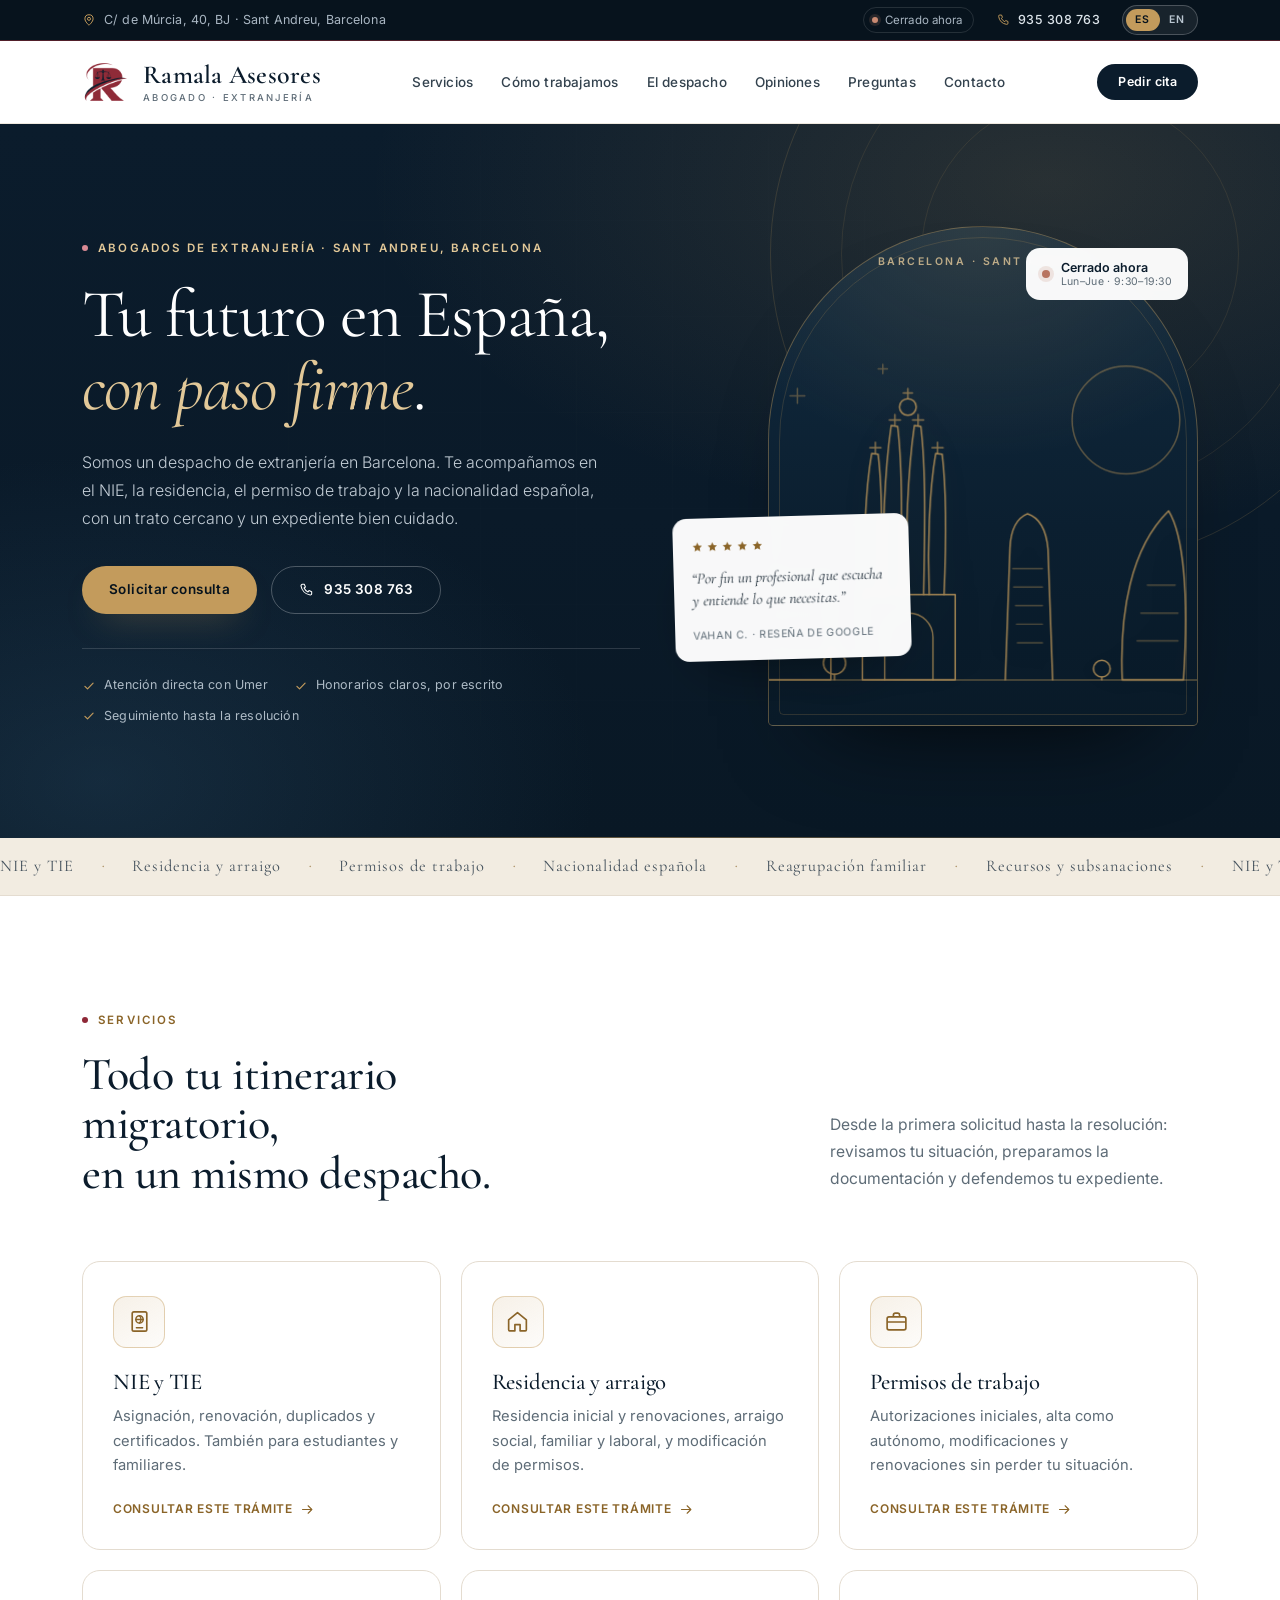
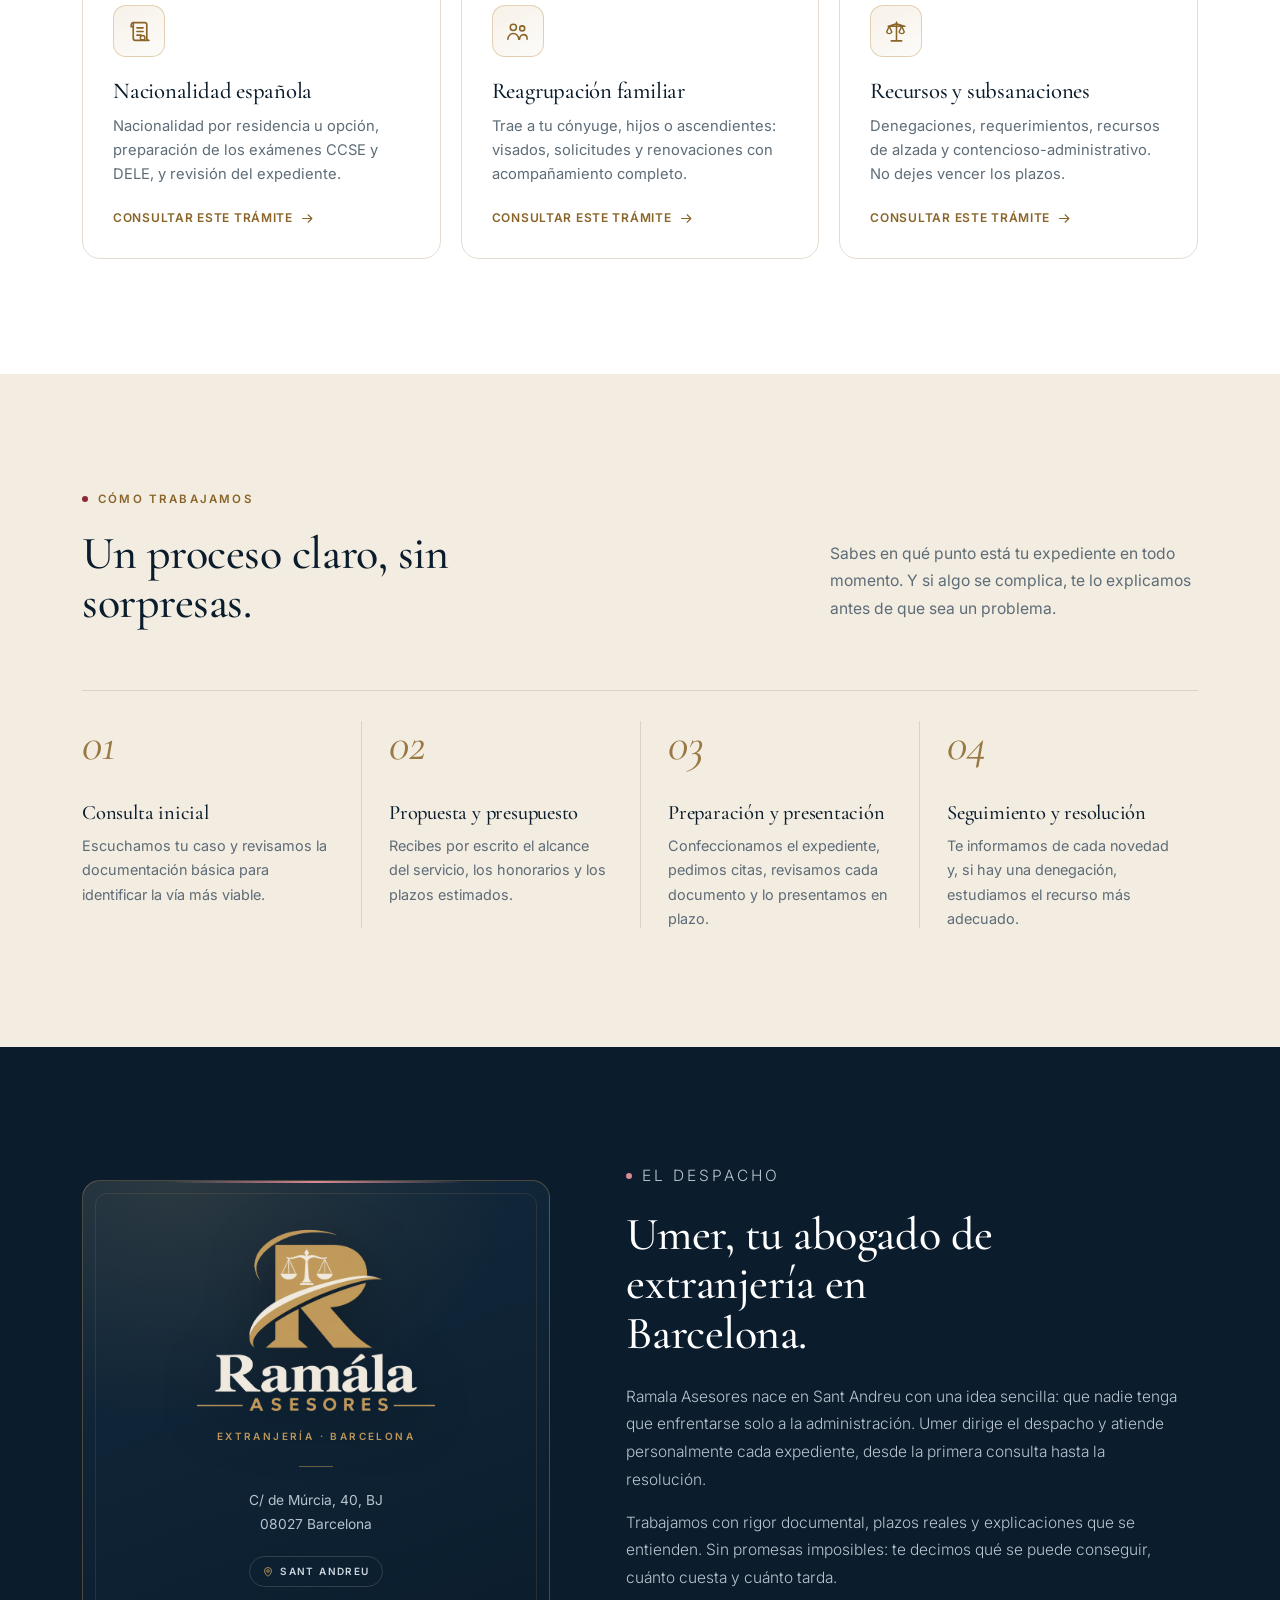
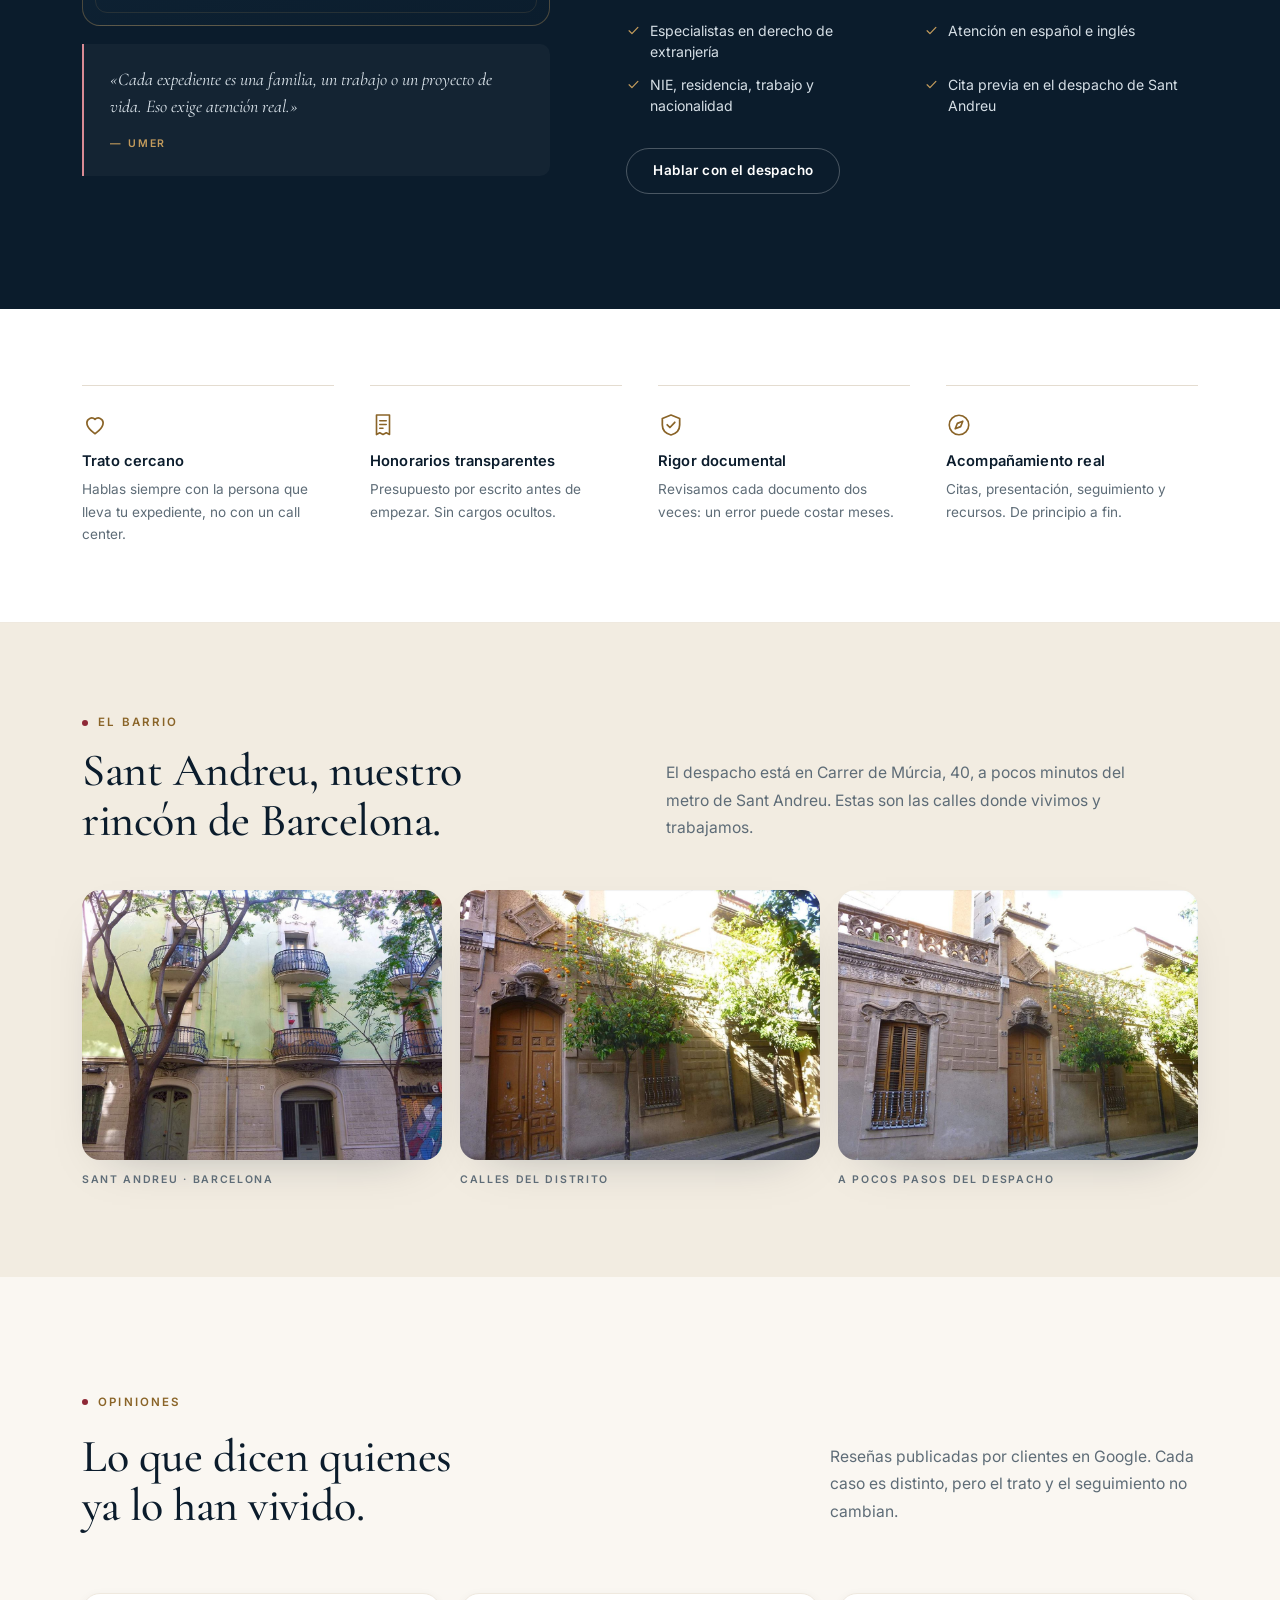
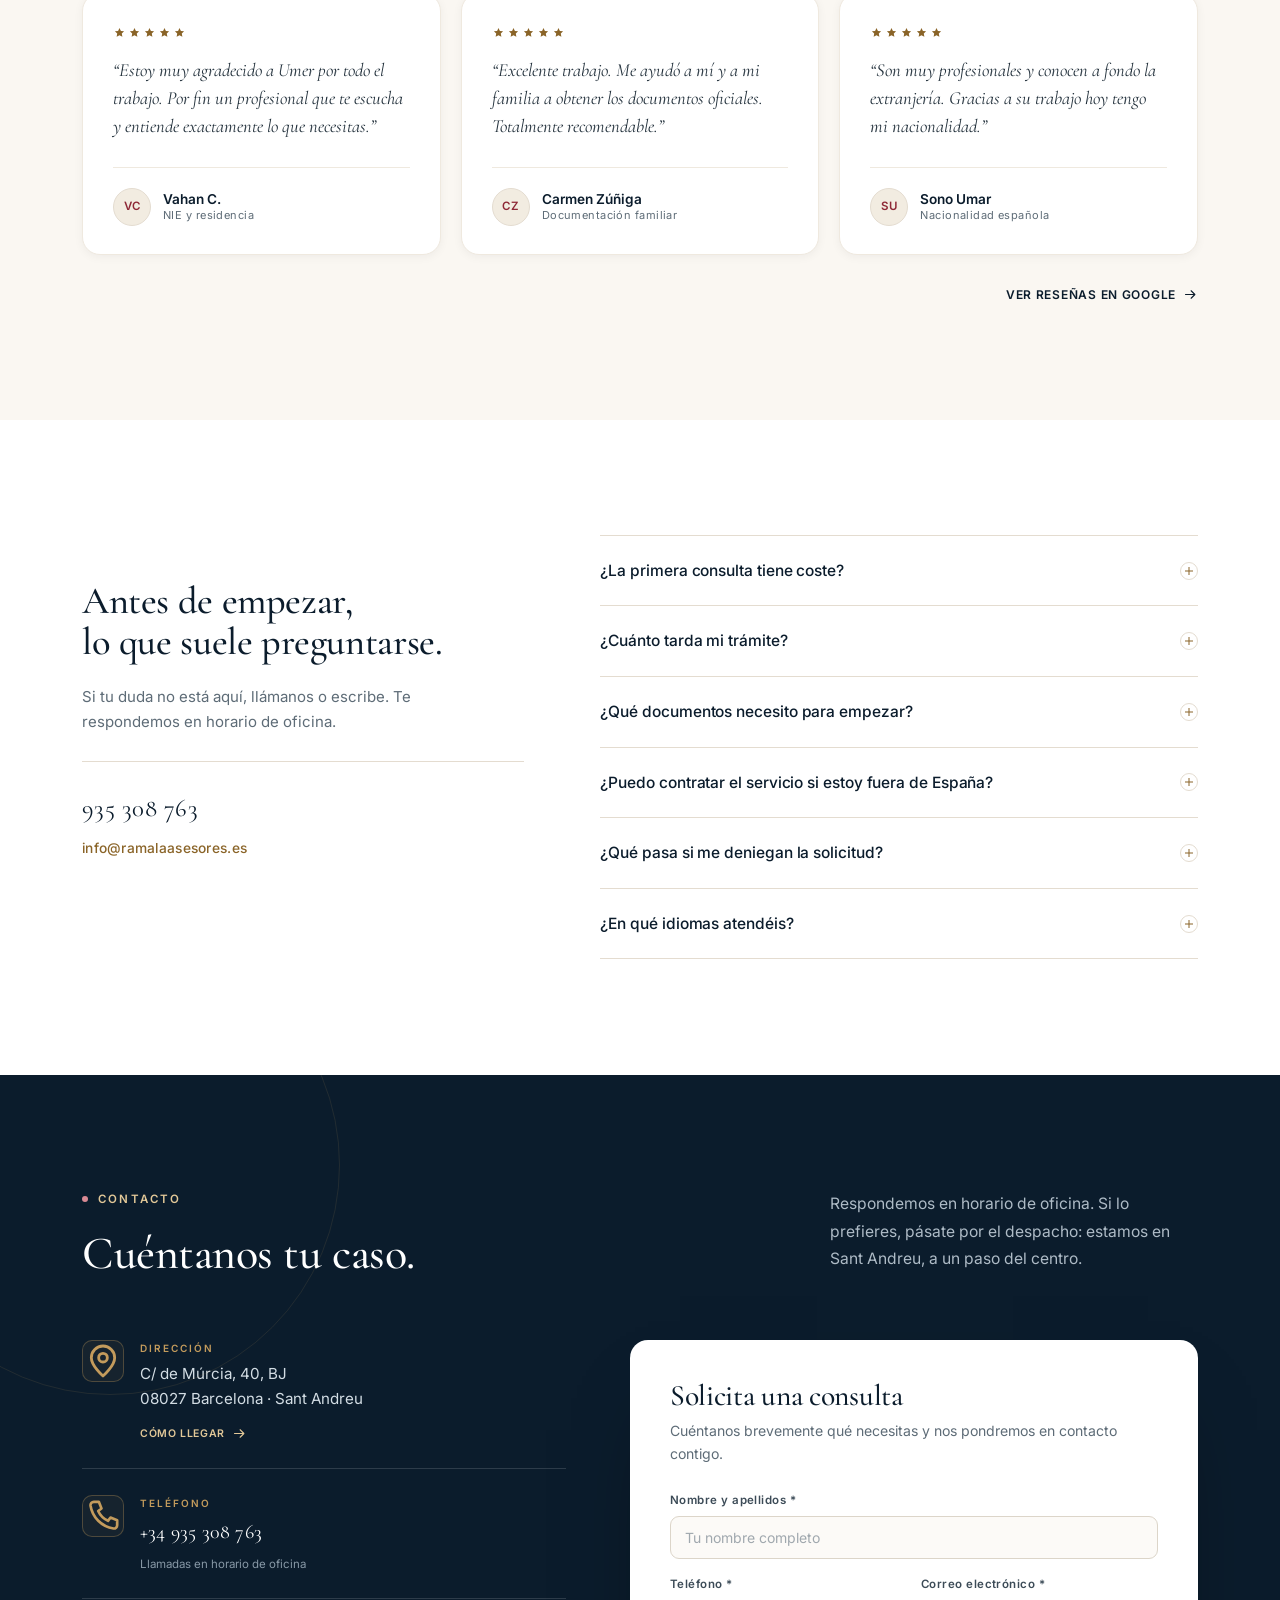
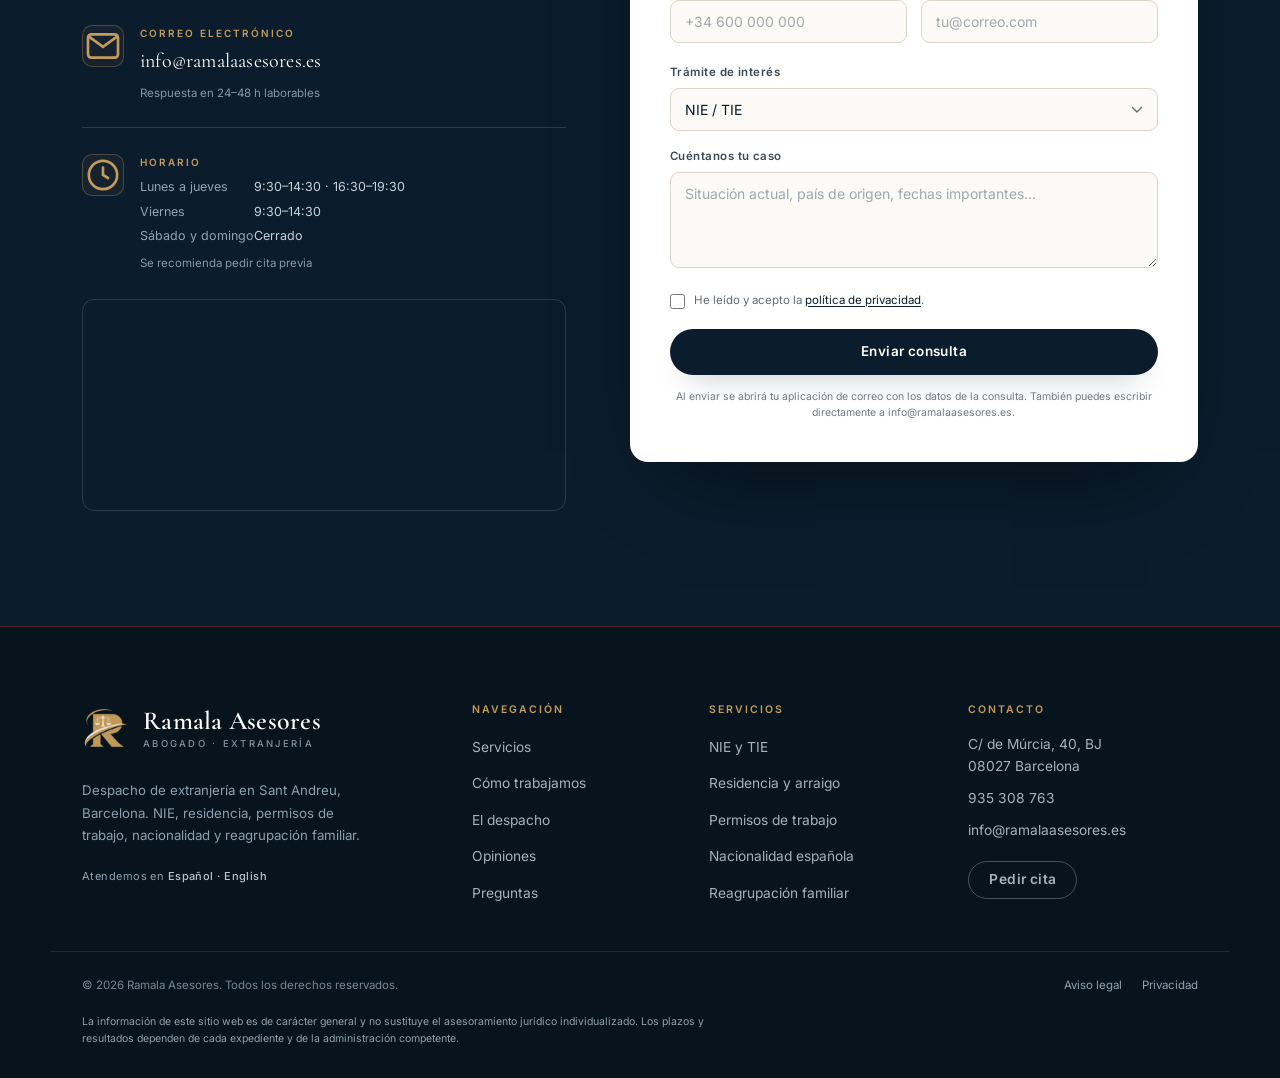
==== commit 6c6000cc: "Add Sant Andreu photo gallery and top-bar ES/EN switch" ====
--- a/index.html
+++ b/index.html
@@ -73,6 +73,10 @@
         <svg class="ic" aria-hidden="true"><use href="#i-phone"></use></svg>
         <span>935 308 763</span>
       </a>
+      <div class="lang-switch lang-switch-top" role="group" aria-label="Idioma / Language">
+        <button type="button" data-lang="es" class="is-active" aria-pressed="true">ES</button>
+        <button type="button" data-lang="en" aria-pressed="false">EN</button>
+      </div>
     </div>
   </div>
 </div>
@@ -104,9 +108,8 @@
     </nav>
 
     <div class="header-actions">
-      <div class="lang-switch" role="group" aria-label="Idioma / Language">
+      <div class="lang-switch lang-switch-header" role="group" aria-label="Idioma / Language">
         <button type="button" data-lang="es" class="is-active" aria-pressed="true">ES</button>
-        <span aria-hidden="true">/</span>
         <button type="button" data-lang="en" aria-pressed="false">EN</button>
       </div>
       <a class="btn btn-primary btn-sm header-cta" href="#contacto" data-i18n="cta.book">Pedir cita</a>
@@ -378,6 +381,39 @@
           <h3 data-i18n="value4.title">Acompañamiento real</h3>
           <p data-i18n="value4.text">Citas, presentación, seguimiento y recursos. De principio a fin.</p>
         </div>
+      </div>
+    </div>
+  </section>
+
+  <!-- ================= GALLERY ================= -->
+  <section class="section section-sand gallery-section" aria-labelledby="gallery-title">
+    <div class="container">
+      <div class="gallery-head">
+        <div>
+          <p class="eyebrow reveal"><span class="dot"></span><span data-i18n="gallery.eyebrow">El barrio</span></p>
+          <h2 id="gallery-title" class="reveal" data-i18n="gallery.title">Sant Andreu, nuestro rincón de Barcelona.</h2>
+        </div>
+        <p class="section-lede reveal" data-i18n="gallery.lede">El despacho está en Carrer de Múrcia, 40, a pocos minutos del metro de Sant Andreu. Estas son las calles donde vivimos y trabajamos.</p>
+      </div>
+      <div class="gallery-grid">
+        <figure class="gallery-item reveal">
+          <div class="gallery-frame">
+            <img src="assets/photos/sant-andreu-02.jpg" alt="Calle del barrio de Sant Andreu, Barcelona" data-i18n-alt="gallery.alt1" width="1100" height="825" loading="lazy" decoding="async">
+          </div>
+          <figcaption data-i18n="gallery.cap1">Sant Andreu · Barcelona</figcaption>
+        </figure>
+        <figure class="gallery-item reveal">
+          <div class="gallery-frame">
+            <img src="assets/photos/sant-andreu-04.jpg" alt="Fachadas de edificios en Sant Andreu, Barcelona" data-i18n-alt="gallery.alt2" width="1100" height="825" loading="lazy" decoding="async">
+          </div>
+          <figcaption data-i18n="gallery.cap2">Calles del distrito</figcaption>
+        </figure>
+        <figure class="gallery-item reveal">
+          <div class="gallery-frame">
+            <img src="assets/photos/sant-andreu-06.jpg" alt="Rincón del barrio de Sant Andreu, Barcelona" data-i18n-alt="gallery.alt3" width="1100" height="825" loading="lazy" decoding="async">
+          </div>
+          <figcaption data-i18n="gallery.cap3">A pocos pasos del despacho</figcaption>
+        </figure>
       </div>
     </div>
   </section>
--- a/styles.css
+++ b/styles.css
@@ -263,24 +263,48 @@
 .lang-switch {
   display: inline-flex;
   align-items: center;
-  gap: 4px;
-  font-size: 11.5px;
+  padding: 3px;
+  border: 1px solid var(--line);
+  border-radius: 999px;
+  background: var(--white);
+  font-size: 10.5px;
   font-weight: 600;
-  letter-spacing: 0.08em;
-  color: #6B7780;
+  letter-spacing: 0.1em;
+  flex: 0 0 auto;
 }
 .lang-switch button {
-  padding: 4px 3px;
+  min-width: 34px;
+  padding: 6px 8px;
   border: 0;
+  border-radius: 999px;
   background: none;
   font: inherit;
+  line-height: 1;
   letter-spacing: inherit;
-  color: inherit;
+  color: #6B7780;
   cursor: pointer;
-  transition: color 0.2s ease;
+  transition: color 0.2s ease, background 0.2s ease, box-shadow 0.2s ease;
 }
 .lang-switch button:hover { color: var(--ink); }
-.lang-switch button.is-active { color: var(--gold-deep); }
+.lang-switch button.is-active {
+  color: var(--white);
+  background: var(--wine);
+  box-shadow: 0 6px 14px -9px rgba(142, 40, 54, 0.95);
+}
+.lang-switch-header { display: none; }
+
+/* Dark version, for the top bar */
+.lang-switch-top {
+  border-color: rgba(255, 255, 255, 0.22);
+  background: rgba(255, 255, 255, 0.07);
+}
+.lang-switch-top button { color: #B9C6D0; }
+.lang-switch-top button:hover { color: var(--white); }
+.lang-switch-top button.is-active {
+  color: var(--ink-deep);
+  background: var(--gold);
+  box-shadow: none;
+}
 
 .nav-toggle {
   display: none;
@@ -944,6 +968,51 @@
 .value p {
   font-size: 0.85rem;
   line-height: 1.65;
+  color: var(--muted);
+}
+
+/* ---------- Gallery ---------- */
+.gallery-section {
+  padding: clamp(58px, 7vw, 96px) 0;
+  border-top: 1px solid var(--line-soft);
+}
+.gallery-head {
+  display: grid;
+  grid-template-columns: 1fr 1fr;
+  align-items: end;
+  gap: clamp(18px, 4vw, 64px);
+  margin-bottom: clamp(28px, 4vw, 44px);
+}
+.gallery-head .eyebrow { margin-bottom: 14px; }
+.gallery-head h2 { max-width: 20ch; }
+.gallery-head .section-lede { max-width: 50ch; padding-bottom: 4px; }
+.gallery-grid {
+  display: grid;
+  grid-template-columns: repeat(3, 1fr);
+  gap: clamp(12px, 1.6vw, 18px);
+}
+.gallery-item { margin: 0; }
+.gallery-frame {
+  overflow: hidden;
+  border-radius: var(--radius);
+  background: var(--sand);
+  box-shadow: var(--shadow-card);
+}
+.gallery-frame img {
+  display: block;
+  width: 100%;
+  height: 100%;
+  aspect-ratio: 4 / 3;
+  object-fit: cover;
+  transition: transform 0.6s ease;
+}
+.gallery-item:hover .gallery-frame img { transform: scale(1.045); }
+.gallery-item figcaption {
+  margin-top: 11px;
+  font-size: 10.5px;
+  font-weight: 600;
+  letter-spacing: 0.16em;
+  text-transform: uppercase;
   color: var(--muted);
 }
 
@@ -1532,6 +1601,11 @@
 
   .values-grid { grid-template-columns: repeat(2, 1fr); gap: 28px; }
   .review-grid { grid-template-columns: 1fr; }
+  .gallery-head { grid-template-columns: 1fr; align-items: start; gap: 14px; }
+  .gallery-head h2 { max-width: none; }
+  .gallery-grid { grid-template-columns: 1fr 1fr; }
+  .gallery-item:last-child { grid-column: 1 / -1; }
+  .gallery-item:last-child .gallery-frame img { aspect-ratio: 16 / 7; }
   .review blockquote { font-size: 1.3rem; }
   .reviews-foot { justify-content: flex-start; }
 
@@ -1559,6 +1633,7 @@
   .brand-name { font-size: 1.3rem; }
   .brand-sub { font-size: 7.5px; letter-spacing: 0.18em; }
   .header-actions { gap: 12px; }
+  .lang-switch-header { display: inline-flex; }
 
   .hero { padding-top: 44px; }
   .hero h1 { font-size: clamp(2.35rem, 9vw, 3.1rem); }
@@ -1598,6 +1673,9 @@
   .about-copy .btn { width: 100%; }
 
   .values-grid { grid-template-columns: 1fr; gap: 22px; }
+  .gallery-grid { grid-template-columns: 1fr; }
+  .gallery-item:last-child { grid-column: auto; }
+  .gallery-item:last-child .gallery-frame img { aspect-ratio: 4 / 3; }
 
   .field-row { grid-template-columns: 1fr; gap: 0; }
   .check-label { align-items: flex-start; }
@@ -1608,12 +1686,13 @@
 }
 
 @media (max-width: 400px) {
-  .header-actions { gap: 8px; }
-  .lang-switch { font-size: 10.5px; }
-  .nav-toggle { width: 38px; height: 38px; }
+  .header-actions { gap: 6px; }
+  .lang-switch { font-size: 9.5px; padding: 2px; }
+  .lang-switch button { min-width: 27px; padding: 5px 5px; }
+  .nav-toggle { width: 36px; height: 36px; }
   .review-float { display: none; }
   .brand-sub { display: none; }
-  .brand-name { font-size: 1.2rem; }
+  .brand-name { font-size: 1.1rem; }
 }
 
 /* ---------- Reduced motion ---------- */
